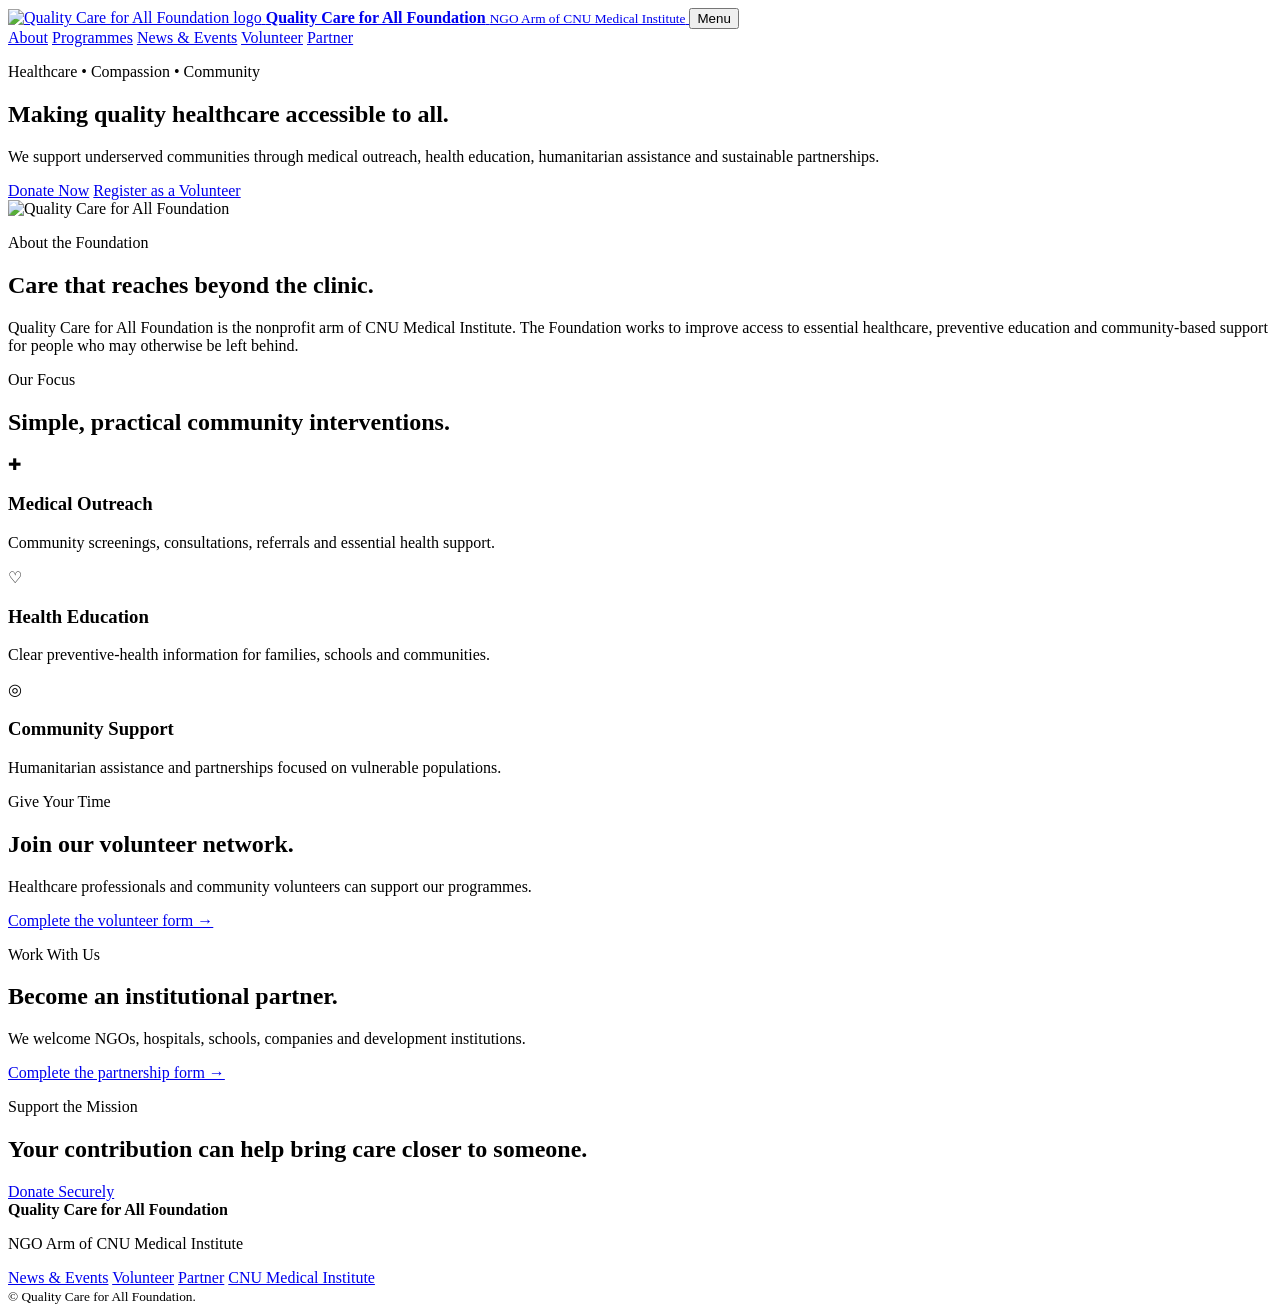
==== index.html @ dac878cc "Add files via upload" ====
<!DOCTYPE html>
<html lang="en">
<head>
  <meta charset="UTF-8">
  <meta name="viewport" content="width=device-width, initial-scale=1.0">
  <meta name="description" content="Quality Care for All Foundation expands access to healthcare, health education and community support.">
  <title>Quality Care for All Foundation</title>
  <link rel="stylesheet" href="assets/css/style.css">
</head>
<body>
  <header class="site-header">
    <div class="container nav-wrap">
      <a class="brand" href="index.html" aria-label="Quality Care for All Foundation home">
        <img src="assets/images/foundation-logo.jpg" alt="Quality Care for All Foundation logo">
        <span>
          <strong>Quality Care for All Foundation</strong>
          <small>NGO Arm of CNU Medical Institute</small>
        </span>
      </a>

      <button class="menu-button" type="button" aria-expanded="false" aria-controls="main-nav">
        Menu
      </button>

      <nav id="main-nav" class="main-nav" aria-label="Main navigation">
        <a href="#about">About</a>
        <a href="#programmes">Programmes</a>
        <a href="news-events.html">News & Events</a>
        <a href="volunteer.html">Volunteer</a>
        <a href="partner.html">Partner</a>
      </nav>
    </div>
  </header>

  <main>
    <section class="hero">
      <div class="container hero-grid">
        <div>
          <p class="eyebrow">Healthcare • Compassion • Community</p>
          <h1>Making quality healthcare accessible to all.</h1>
          <p class="hero-text">
            We support underserved communities through medical outreach,
            health education, humanitarian assistance and sustainable partnerships.
          </p>
          <div class="button-row">
            <a class="button button-primary" href="YOUR_DONATION_LINK_HERE" target="_blank" rel="noopener">Donate Now</a>
            <a class="button button-secondary" href="volunteer.html">Register as a Volunteer</a>
          </div>
        </div>

        <div class="hero-card">
          <img src="assets/images/foundation-logo.jpg" alt="Quality Care for All Foundation">
        </div>
      </div>
    </section>

    <section id="about" class="section">
      <div class="container narrow">
        <p class="eyebrow">About the Foundation</p>
        <h2>Care that reaches beyond the clinic.</h2>
        <p>
          Quality Care for All Foundation is the nonprofit arm of CNU Medical Institute.
          The Foundation works to improve access to essential healthcare, preventive
          education and community-based support for people who may otherwise be left behind.
        </p>
      </div>
    </section>

    <section id="programmes" class="section section-soft">
      <div class="container">
        <div class="section-heading">
          <div>
            <p class="eyebrow">Our Focus</p>
            <h2>Simple, practical community interventions.</h2>
          </div>
        </div>

        <div class="card-grid">
          <article class="info-card">
            <span class="icon" aria-hidden="true">✚</span>
            <h3>Medical Outreach</h3>
            <p>Community screenings, consultations, referrals and essential health support.</p>
          </article>

          <article class="info-card">
            <span class="icon" aria-hidden="true">♡</span>
            <h3>Health Education</h3>
            <p>Clear preventive-health information for families, schools and communities.</p>
          </article>

          <article class="info-card">
            <span class="icon" aria-hidden="true">◎</span>
            <h3>Community Support</h3>
            <p>Humanitarian assistance and partnerships focused on vulnerable populations.</p>
          </article>
        </div>
      </div>
    </section>

    <section class="section">
      <div class="container action-grid">
        <article class="action-card">
          <p class="eyebrow">Give Your Time</p>
          <h2>Join our volunteer network.</h2>
          <p>Healthcare professionals and community volunteers can support our programmes.</p>
          <a class="text-link" href="volunteer.html">Complete the volunteer form →</a>
        </article>

        <article class="action-card">
          <p class="eyebrow">Work With Us</p>
          <h2>Become an institutional partner.</h2>
          <p>We welcome NGOs, hospitals, schools, companies and development institutions.</p>
          <a class="text-link" href="partner.html">Complete the partnership form →</a>
        </article>
      </div>
    </section>

    <section class="cta">
      <div class="container cta-inner">
        <div>
          <p class="eyebrow">Support the Mission</p>
          <h2>Your contribution can help bring care closer to someone.</h2>
        </div>
        <a class="button button-light" href="YOUR_DONATION_LINK_HERE" target="_blank" rel="noopener">Donate Securely</a>
      </div>
    </section>
  </main>

  <footer class="site-footer">
    <div class="container footer-grid">
      <div>
        <strong>Quality Care for All Foundation</strong>
        <p>NGO Arm of CNU Medical Institute</p>
      </div>
      <div class="footer-links">
        <a href="news-events.html">News & Events</a>
        <a href="volunteer.html">Volunteer</a>
        <a href="partner.html">Partner</a>
        <a href="https://www.cnumedical.com/" target="_blank" rel="noopener">CNU Medical Institute</a>
      </div>
    </div>
    <div class="container footer-bottom">
      <small>© <span id="year"></span> Quality Care for All Foundation.</small>
    </div>
  </footer>

  <script src="assets/js/main.js"></script>
</body>
</html>
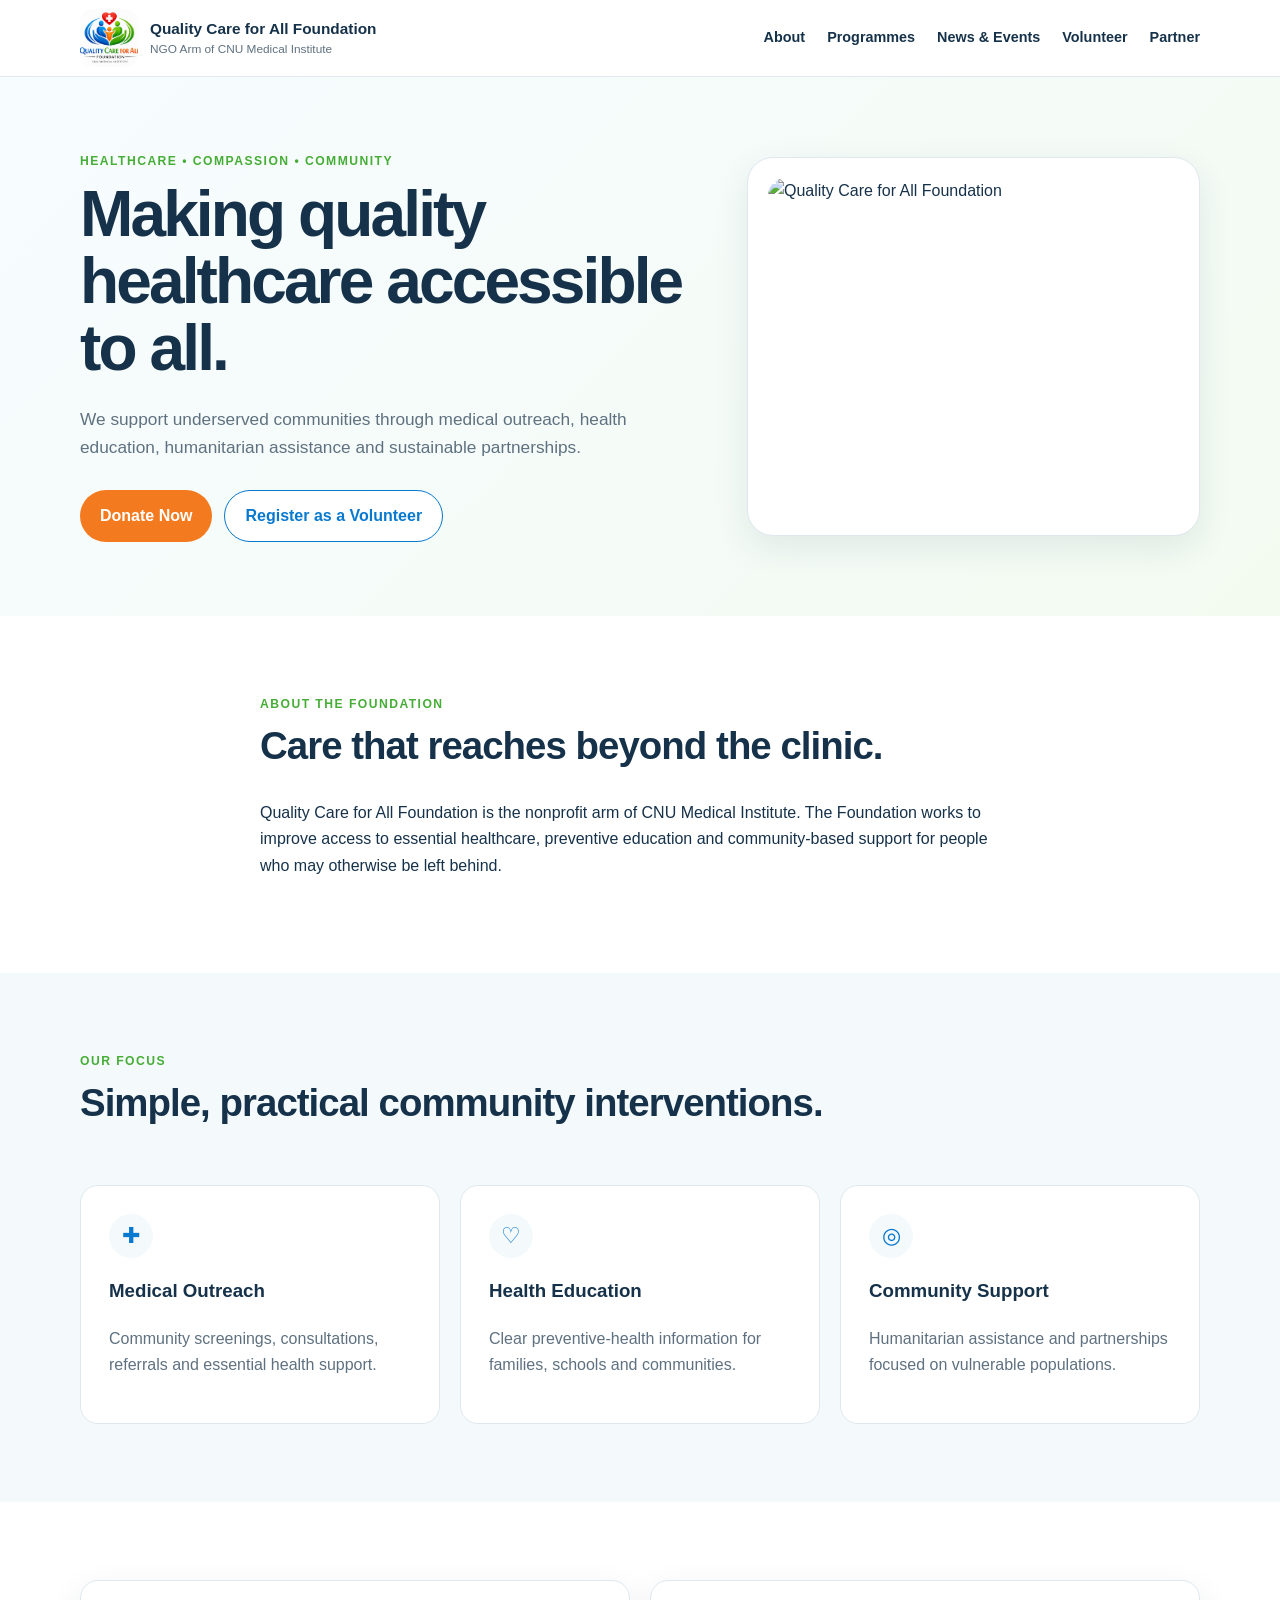
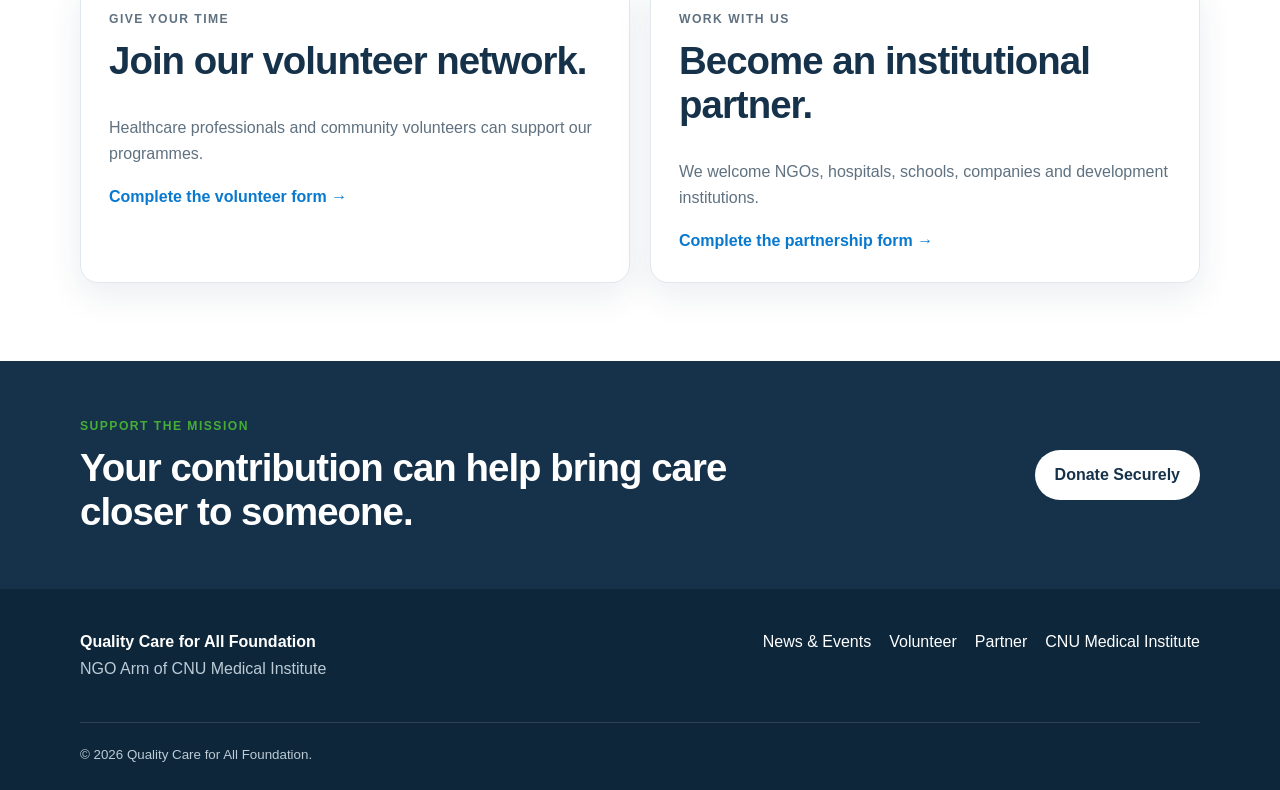
==== commit 6b80e8d3: "Update index.html" ====
--- a/index.html
+++ b/index.html
@@ -11,7 +11,7 @@
   <header class="site-header">
     <div class="container nav-wrap">
       <a class="brand" href="index.html" aria-label="Quality Care for All Foundation home">
-        <img src="assets/images/foundation-logo.jpg" alt="Quality Care for All Foundation logo">
+        <img src="assets/images/foundation-logo.png" alt="Quality Care for All Foundation logo">
         <span>
           <strong>Quality Care for All Foundation</strong>
           <small>NGO Arm of CNU Medical Institute</small>
--- a/assets/css/style.css
+++ b/assets/css/style.css
@@ -0,0 +1,316 @@
+/* Lightweight, dependency-free website styles */
+:root {
+  --blue: #0879cf;
+  --green: #46ad36;
+  --orange: #f47a1f;
+  --ink: #16324a;
+  --muted: #5f7180;
+  --line: #dfe8ee;
+  --soft: #f4f9fb;
+  --white: #ffffff;
+  --radius: 18px;
+  --shadow: 0 12px 35px rgba(22, 50, 74, 0.09);
+}
+
+* { box-sizing: border-box; }
+html { scroll-behavior: smooth; }
+body {
+  margin: 0;
+  color: var(--ink);
+  background: var(--white);
+  font-family: Arial, Helvetica, sans-serif;
+  line-height: 1.65;
+}
+img { max-width: 100%; display: block; }
+a { color: inherit; }
+button, input, select, textarea { font: inherit; }
+
+.container {
+  width: min(1120px, calc(100% - 36px));
+  margin-inline: auto;
+}
+.narrow { max-width: 760px; }
+
+.site-header {
+  position: sticky;
+  top: 0;
+  z-index: 20;
+  background: rgba(255,255,255,.97);
+  border-bottom: 1px solid var(--line);
+}
+.nav-wrap {
+  min-height: 76px;
+  display: flex;
+  align-items: center;
+  justify-content: space-between;
+  gap: 24px;
+}
+.brand {
+  display: flex;
+  align-items: center;
+  gap: 12px;
+  text-decoration: none;
+  min-width: 0;
+}
+.brand img {
+  width: 58px;
+  height: 58px;
+  object-fit: cover;
+  border-radius: 12px;
+}
+.brand span { display: grid; line-height: 1.25; }
+.brand strong { font-size: .96rem; }
+.brand small { color: var(--muted); font-size: .74rem; margin-top: 4px; }
+
+.main-nav {
+  display: flex;
+  align-items: center;
+  gap: 22px;
+}
+.main-nav a, .back-link {
+  text-decoration: none;
+  font-weight: 700;
+  font-size: .9rem;
+}
+.main-nav a:hover, .back-link:hover, .text-link:hover { color: var(--blue); }
+
+.menu-button {
+  display: none;
+  border: 1px solid var(--line);
+  background: var(--white);
+  border-radius: 10px;
+  padding: 9px 12px;
+  font-weight: 700;
+}
+
+.hero {
+  padding: 74px 0;
+  background: linear-gradient(135deg, #f7fcff 0%, #f3fbf1 100%);
+}
+.hero-grid {
+  display: grid;
+  grid-template-columns: 1.15fr .85fr;
+  align-items: center;
+  gap: 54px;
+}
+.eyebrow {
+  color: var(--green);
+  font-weight: 800;
+  text-transform: uppercase;
+  letter-spacing: .12em;
+  font-size: .76rem;
+  margin: 0 0 10px;
+}
+h1, h2, h3, p { margin-top: 0; }
+h1 {
+  font-size: clamp(2.35rem, 5vw, 4.8rem);
+  line-height: 1.05;
+  letter-spacing: -.045em;
+  margin-bottom: 22px;
+}
+h2 {
+  font-size: clamp(1.65rem, 3vw, 2.65rem);
+  line-height: 1.15;
+  letter-spacing: -.025em;
+}
+.hero-text {
+  color: var(--muted);
+  max-width: 680px;
+  font-size: 1.08rem;
+}
+.hero-card {
+  background: var(--white);
+  padding: 20px;
+  border: 1px solid var(--line);
+  border-radius: 26px;
+  box-shadow: var(--shadow);
+}
+.hero-card img {
+  width: 100%;
+  aspect-ratio: 1 / .82;
+  object-fit: cover;
+  border-radius: 18px;
+}
+
+.button-row {
+  display: flex;
+  flex-wrap: wrap;
+  gap: 12px;
+  margin-top: 28px;
+}
+.button {
+  display: inline-flex;
+  justify-content: center;
+  align-items: center;
+  min-height: 48px;
+  padding: 12px 20px;
+  border: 0;
+  border-radius: 999px;
+  font-weight: 800;
+  text-decoration: none;
+  cursor: pointer;
+}
+.button-primary { background: var(--orange); color: var(--white); }
+.button-primary:hover { filter: brightness(.93); }
+.button-secondary { border: 1px solid var(--blue); color: var(--blue); background: var(--white); }
+.button-light { background: var(--white); color: var(--ink); }
+
+.section { padding: 78px 0; }
+.section-soft { background: var(--soft); }
+.section-heading { display: flex; justify-content: space-between; margin-bottom: 28px; }
+
+.card-grid, .action-grid, .social-grid {
+  display: grid;
+  grid-template-columns: repeat(3, 1fr);
+  gap: 20px;
+}
+.info-card, .action-card, .social-card {
+  border: 1px solid var(--line);
+  border-radius: var(--radius);
+  background: var(--white);
+  padding: 28px;
+}
+.info-card .icon {
+  display: inline-grid;
+  place-items: center;
+  width: 44px;
+  height: 44px;
+  border-radius: 50%;
+  background: var(--soft);
+  color: var(--blue);
+  font-size: 1.4rem;
+  margin-bottom: 18px;
+}
+.info-card p, .action-card p, .social-card p, .form-intro p, .page-hero p {
+  color: var(--muted);
+}
+.action-grid { grid-template-columns: repeat(2, 1fr); }
+.action-card { box-shadow: var(--shadow); }
+.text-link { color: var(--blue); font-weight: 800; text-decoration: none; }
+
+.cta {
+  padding: 55px 0;
+  background: var(--ink);
+  color: var(--white);
+}
+.cta-inner {
+  display: flex;
+  align-items: center;
+  justify-content: space-between;
+  gap: 30px;
+}
+.cta h2 { margin-bottom: 0; max-width: 720px; }
+
+.site-footer {
+  padding: 40px 0 22px;
+  background: #0d263a;
+  color: var(--white);
+}
+.footer-grid {
+  display: flex;
+  justify-content: space-between;
+  gap: 30px;
+}
+.footer-grid p { color: #bccbd6; }
+.footer-links { display: flex; flex-wrap: wrap; gap: 18px; }
+.footer-links a { text-decoration: none; }
+.footer-bottom {
+  border-top: 1px solid rgba(255,255,255,.13);
+  margin-top: 24px;
+  padding-top: 18px;
+  color: #bccbd6;
+}
+
+.form-page { padding: 64px 0 90px; background: var(--soft); min-height: calc(100vh - 76px); }
+.form-layout {
+  display: grid;
+  grid-template-columns: .75fr 1.25fr;
+  gap: 50px;
+  align-items: start;
+}
+.form-intro { position: sticky; top: 116px; }
+.application-form {
+  background: var(--white);
+  border: 1px solid var(--line);
+  border-radius: 22px;
+  padding: 30px;
+  box-shadow: var(--shadow);
+}
+.application-form label {
+  display: grid;
+  gap: 7px;
+  margin-bottom: 18px;
+  font-weight: 700;
+}
+.application-form input,
+.application-form select,
+.application-form textarea {
+  width: 100%;
+  border: 1px solid #cbd8e1;
+  border-radius: 10px;
+  padding: 12px 13px;
+  color: var(--ink);
+  background: var(--white);
+}
+.application-form input:focus,
+.application-form select:focus,
+.application-form textarea:focus {
+  outline: 3px solid rgba(8,121,207,.12);
+  border-color: var(--blue);
+}
+.two-column { display: grid; grid-template-columns: 1fr 1fr; gap: 16px; }
+.check-label { grid-template-columns: auto 1fr !important; align-items: start; font-weight: 400 !important; }
+.check-label input { width: auto; margin-top: 5px; }
+.form-note { color: var(--muted); font-size: .82rem; margin-top: 16px; }
+
+.page-hero { padding: 74px 0 45px; background: var(--soft); }
+.social-grid { padding-top: 15px; }
+.social-card {
+  text-decoration: none;
+  transition: transform .2s ease, box-shadow .2s ease;
+}
+.social-card:hover { transform: translateY(-4px); box-shadow: var(--shadow); }
+.social-name {
+  color: var(--orange);
+  font-weight: 800;
+  text-transform: uppercase;
+  letter-spacing: .08em;
+  font-size: .76rem;
+}
+
+@media (max-width: 840px) {
+  .menu-button { display: inline-block; }
+  .main-nav {
+    display: none;
+    position: absolute;
+    top: 76px;
+    left: 18px;
+    right: 18px;
+    background: var(--white);
+    border: 1px solid var(--line);
+    border-radius: 14px;
+    box-shadow: var(--shadow);
+    padding: 16px;
+    flex-direction: column;
+    align-items: stretch;
+  }
+  .main-nav.open { display: flex; }
+  .hero-grid, .form-layout { grid-template-columns: 1fr; }
+  .form-intro { position: static; }
+  .hero { padding: 55px 0; }
+  .card-grid, .social-grid { grid-template-columns: 1fr; }
+  .action-grid { grid-template-columns: 1fr; }
+  .cta-inner, .footer-grid { align-items: flex-start; flex-direction: column; }
+}
+
+@media (max-width: 560px) {
+  .brand strong { font-size: .8rem; }
+  .brand small { font-size: .66rem; }
+  .brand img { width: 50px; height: 50px; }
+  .nav-wrap { min-height: 68px; }
+  .main-nav { top: 68px; }
+  .two-column { grid-template-columns: 1fr; gap: 0; }
+  .application-form { padding: 22px; }
+  .button-row .button { width: 100%; }
+  .section { padding: 58px 0; }
+}
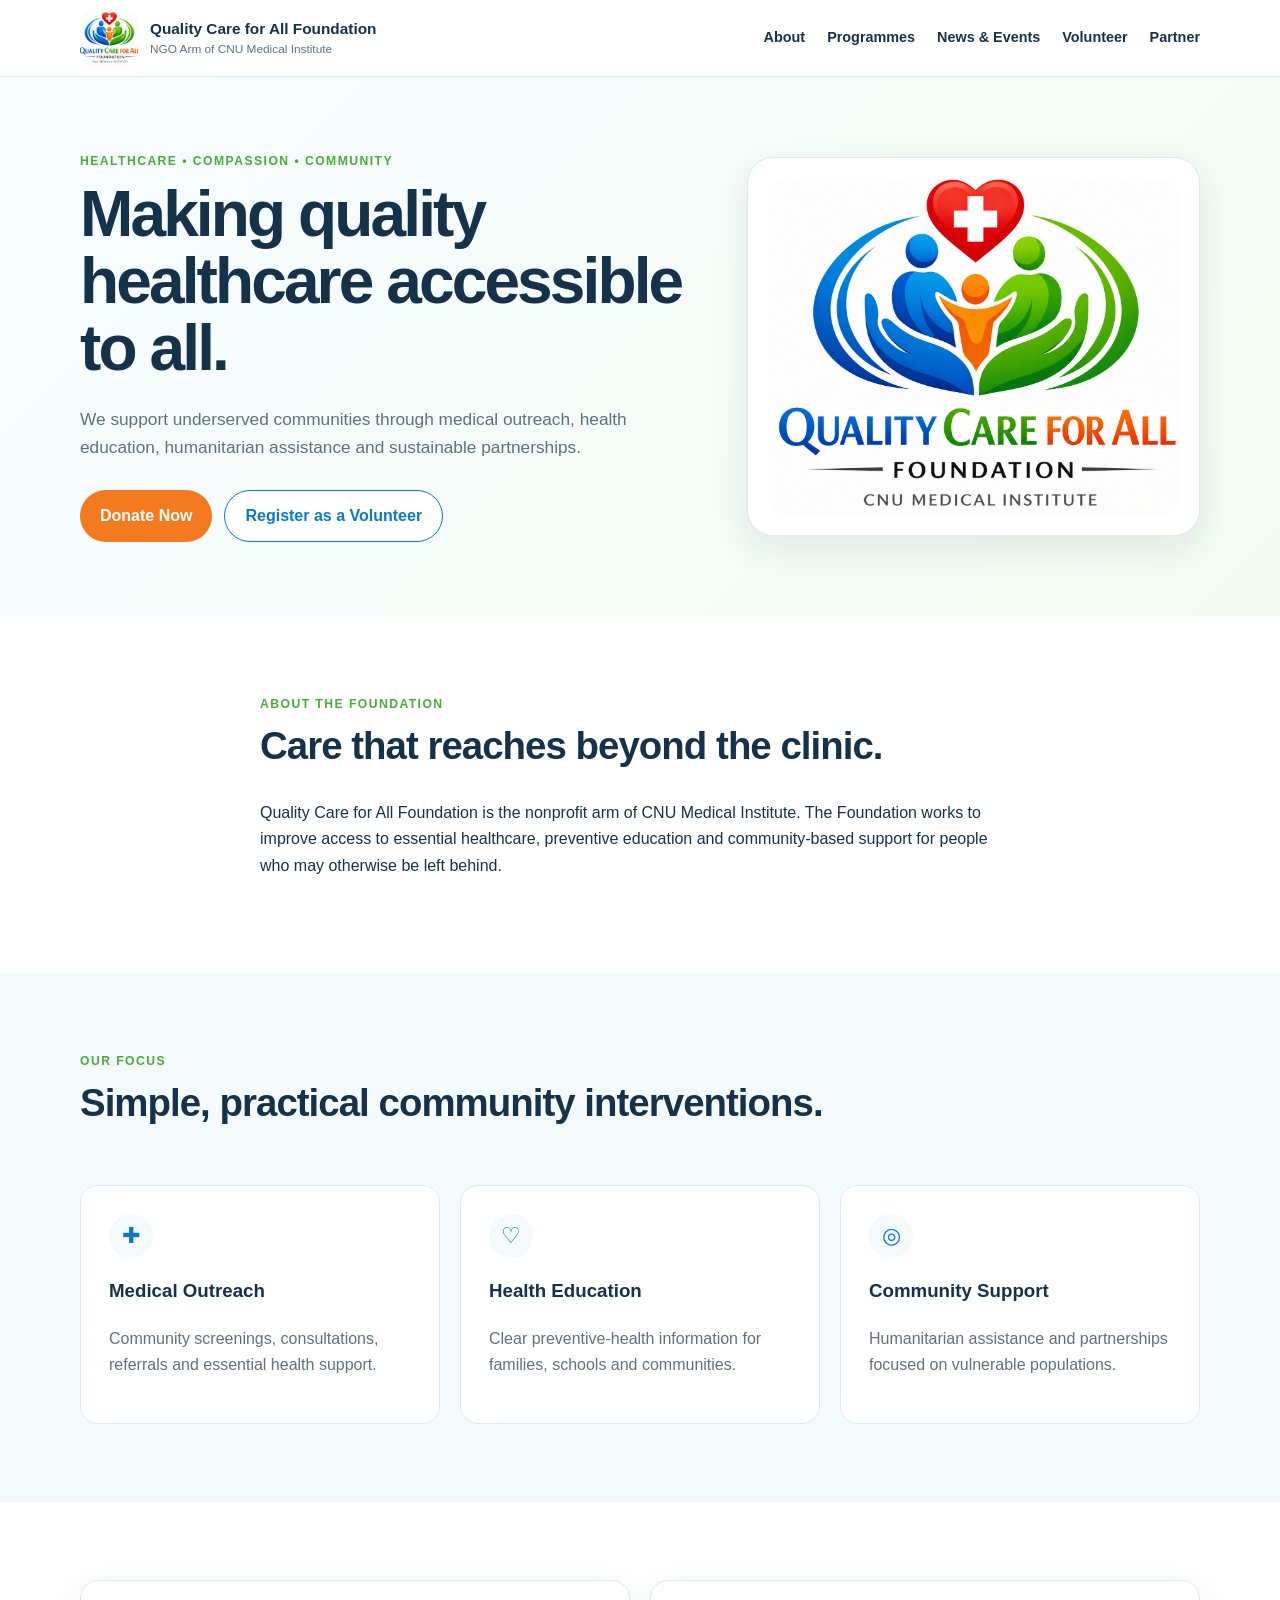
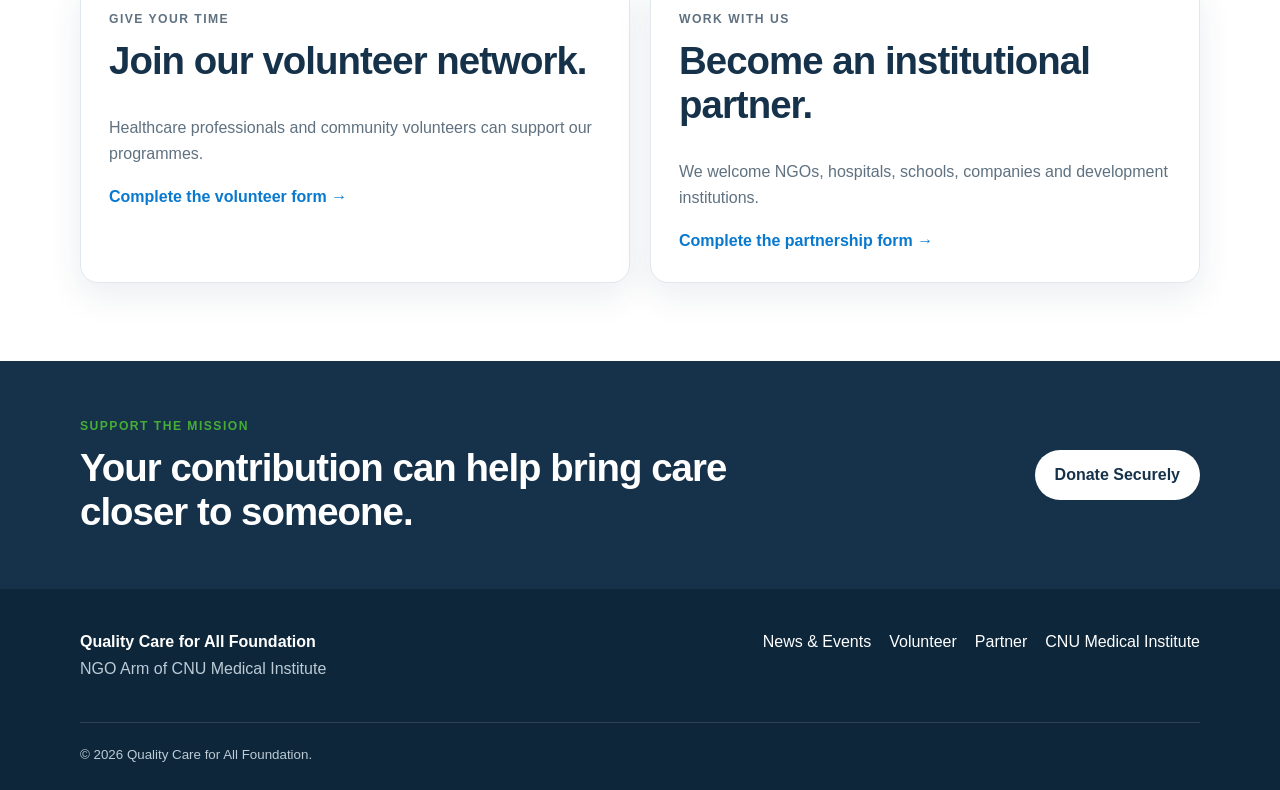
==== commit 5d077690: "Update index.html" ====
--- a/index.html
+++ b/index.html
@@ -49,7 +49,7 @@
         </div>
 
         <div class="hero-card">
-          <img src="assets/images/foundation-logo.jpg" alt="Quality Care for All Foundation">
+          <img src="assets/images/foundation-logo.png" alt="Quality Care for All Foundation">
         </div>
       </div>
     </section>
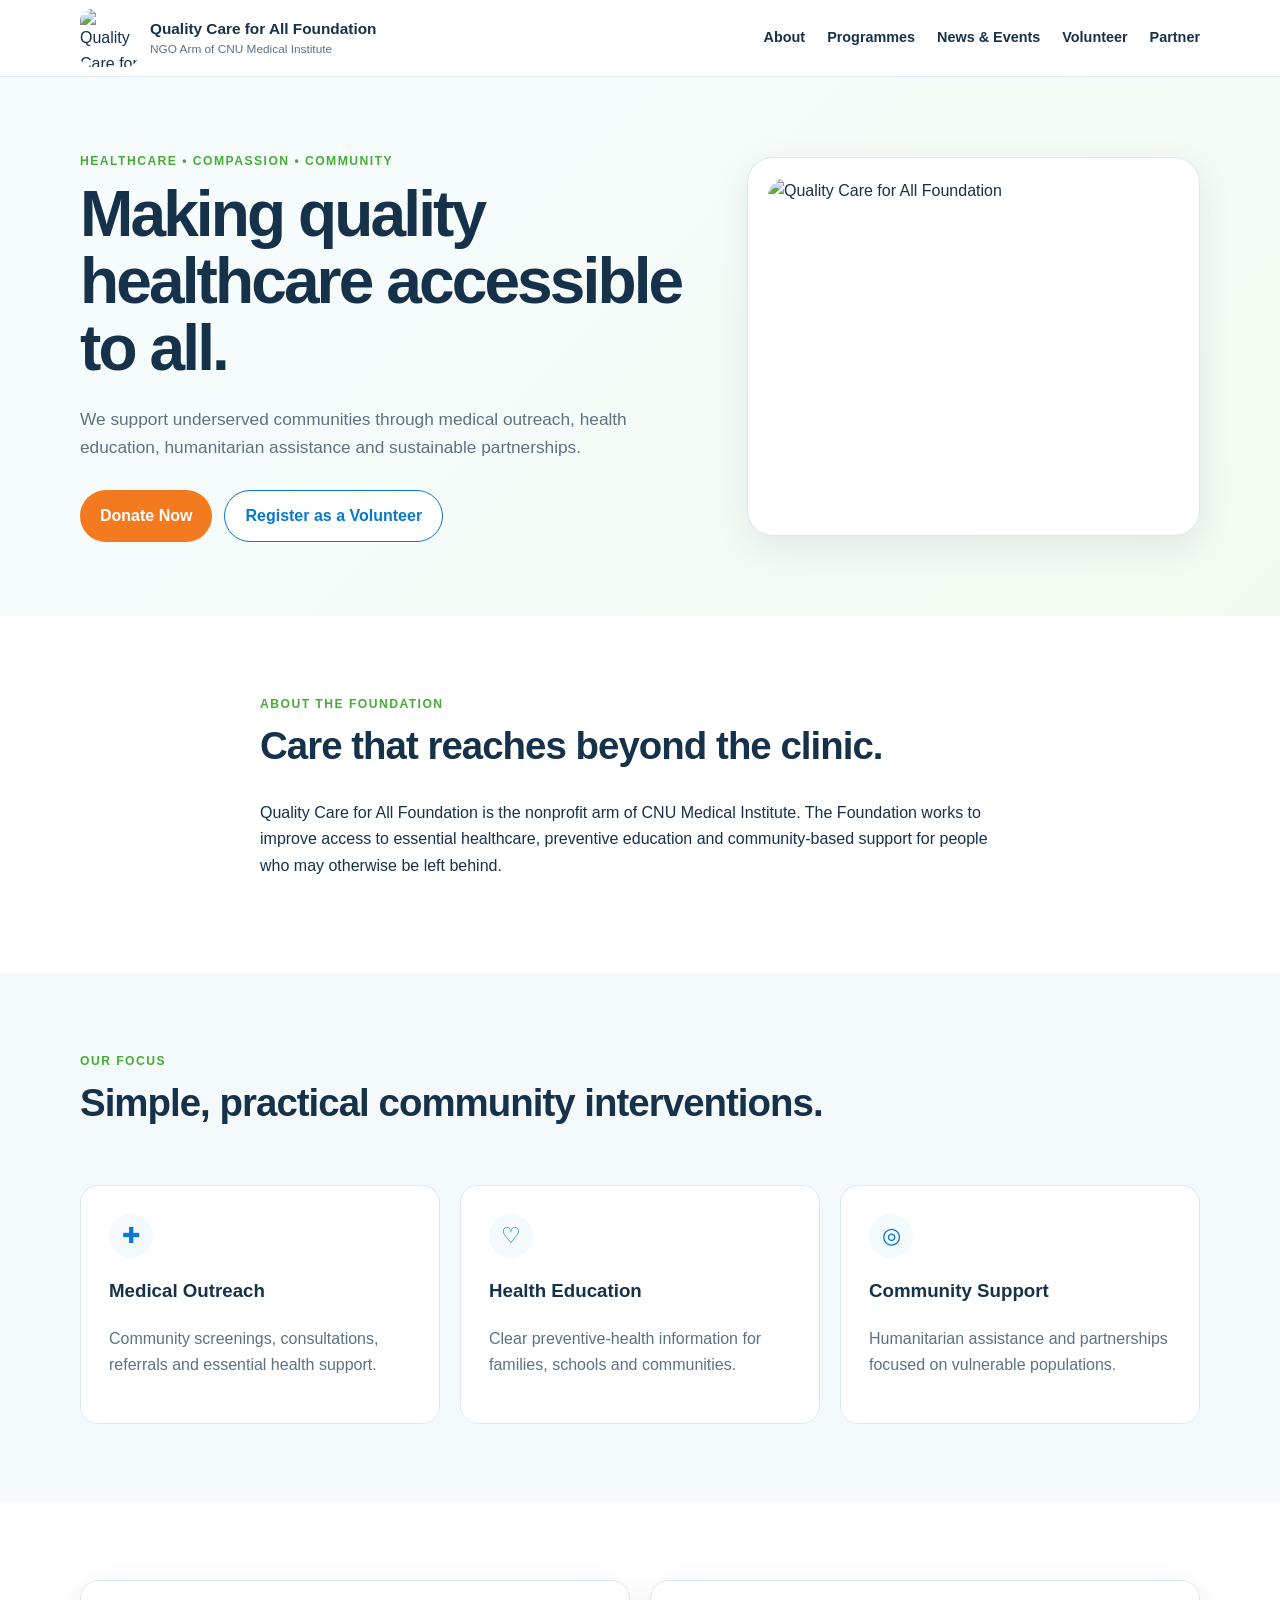
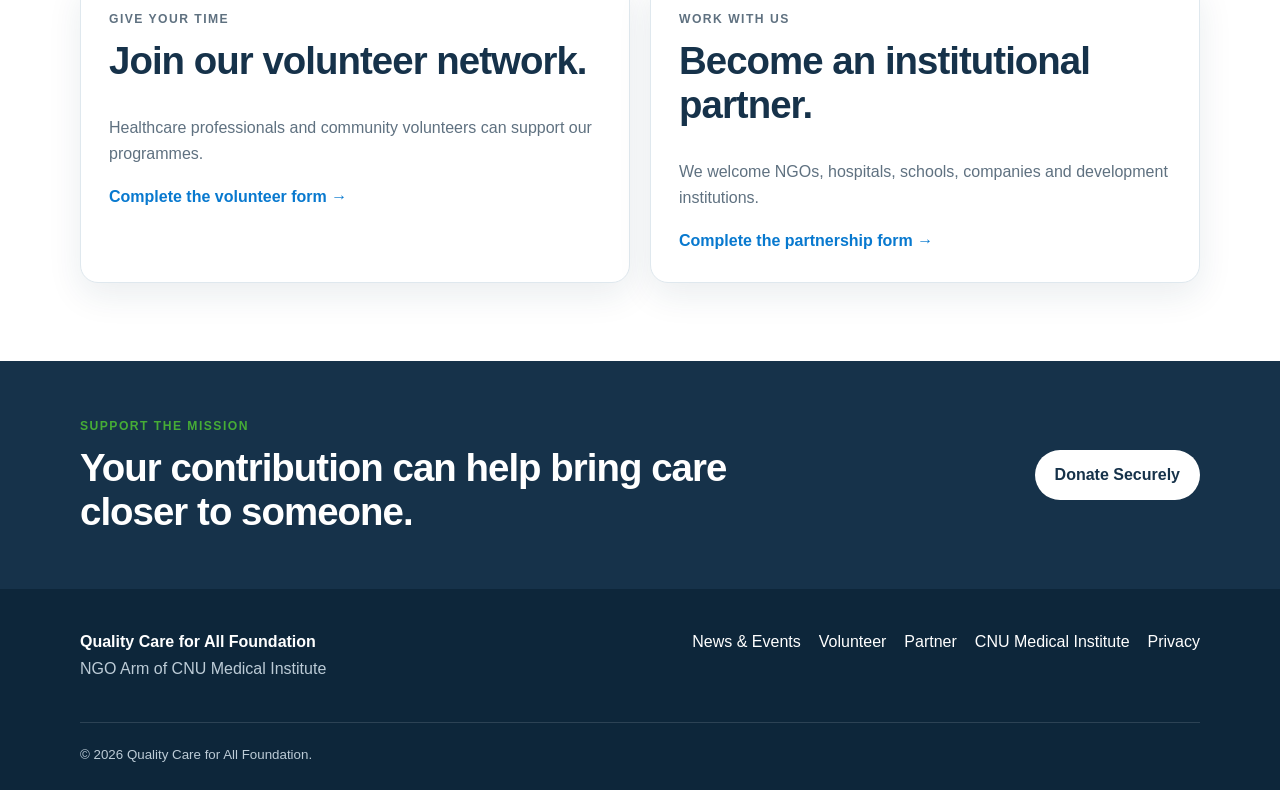
==== commit ed8d536c: "Add files via upload" ====
--- a/index.html
+++ b/index.html
@@ -11,7 +11,7 @@
   <header class="site-header">
     <div class="container nav-wrap">
       <a class="brand" href="index.html" aria-label="Quality Care for All Foundation home">
-        <img src="assets/images/foundation-logo.png" alt="Quality Care for All Foundation logo">
+        <img src="assets/images/quality-care-logo.png" alt="Quality Care for All Foundation logo">
         <span>
           <strong>Quality Care for All Foundation</strong>
           <small>NGO Arm of CNU Medical Institute</small>
@@ -49,7 +49,7 @@
         </div>
 
         <div class="hero-card">
-          <img src="assets/images/foundation-logo.png" alt="Quality Care for All Foundation">
+          <img src="assets/images/quality-care-logo.png" alt="Quality Care for All Foundation">
         </div>
       </div>
     </section>
@@ -137,6 +137,7 @@
         <a href="volunteer.html">Volunteer</a>
         <a href="partner.html">Partner</a>
         <a href="https://www.cnumedical.com/" target="_blank" rel="noopener">CNU Medical Institute</a>
+        <a href="privacy.html">Privacy</a>
       </div>
     </div>
     <div class="container footer-bottom">
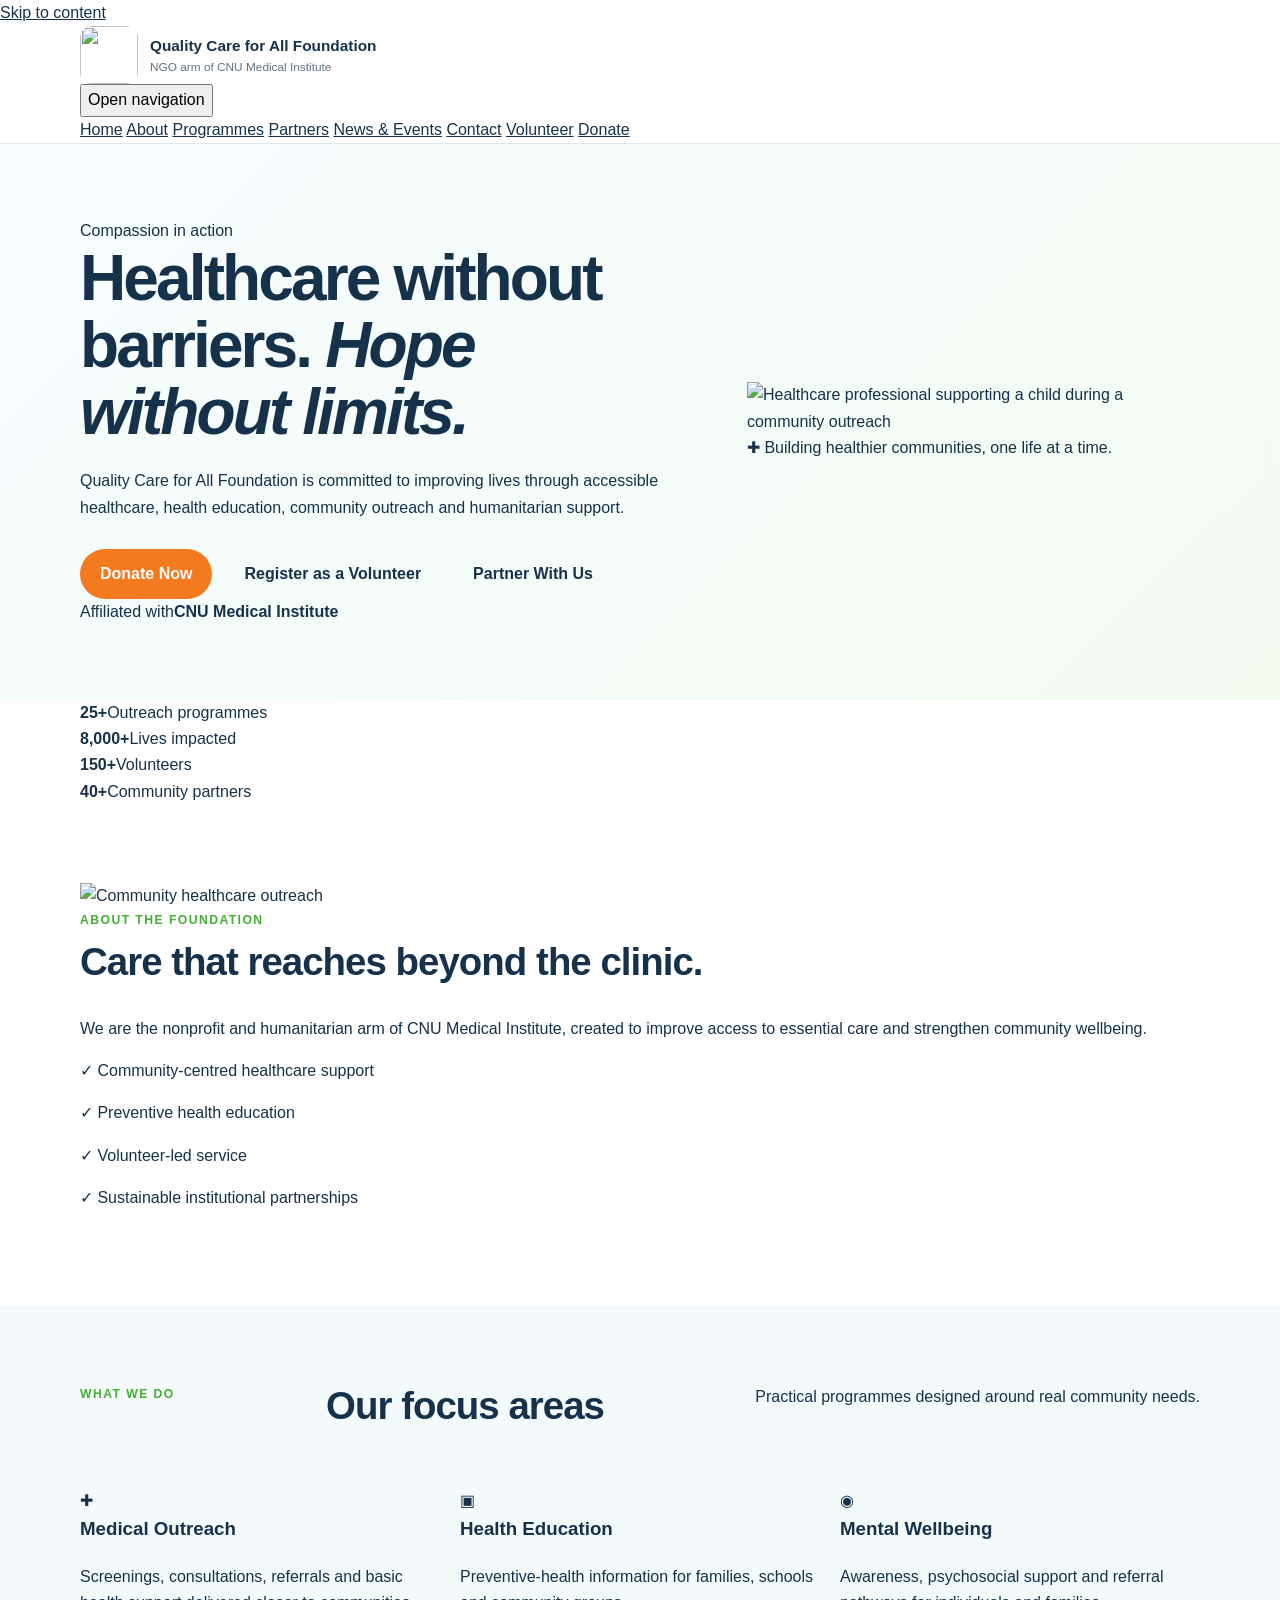
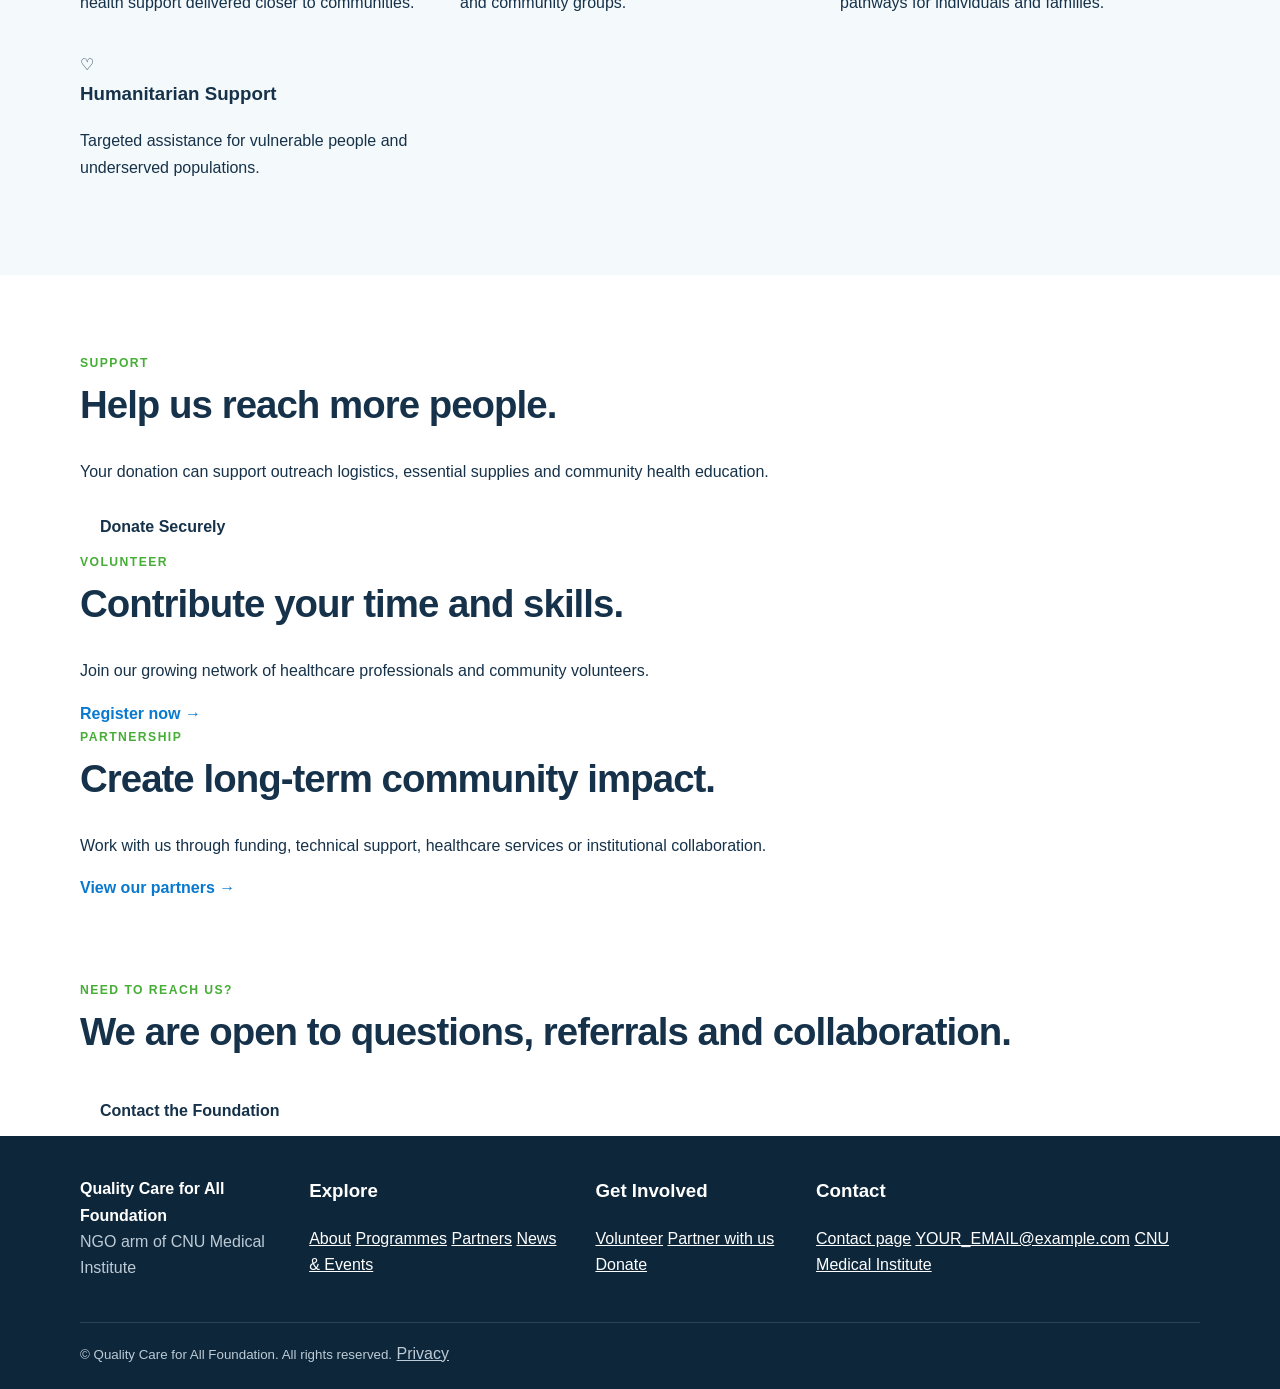
==== commit 54acf7f0: "Add files via upload" ====
--- a/index.html
+++ b/index.html
@@ -1,150 +1,170 @@
-<!DOCTYPE html>
+<!doctype html>
 <html lang="en">
 <head>
-  <meta charset="UTF-8">
-  <meta name="viewport" content="width=device-width, initial-scale=1.0">
-  <meta name="description" content="Quality Care for All Foundation expands access to healthcare, health education and community support.">
+  <meta charset="utf-8">
+  <meta name="viewport" content="width=device-width, initial-scale=1">
+  <meta name="description" content="Accessible healthcare, outreach, education and humanitarian support.">
+  <meta name="theme-color" content="#0879cf">
   <title>Quality Care for All Foundation</title>
+  <link rel="icon" href="assets/images/logo.webp">
   <link rel="stylesheet" href="assets/css/style.css">
 </head>
 <body>
-  <header class="site-header">
-    <div class="container nav-wrap">
-      <a class="brand" href="index.html" aria-label="Quality Care for All Foundation home">
-        <img src="assets/images/quality-care-logo.png" alt="Quality Care for All Foundation logo">
-        <span>
-          <strong>Quality Care for All Foundation</strong>
-          <small>NGO Arm of CNU Medical Institute</small>
-        </span>
-      </a>
+<a class="skip-link" href="#main">Skip to content</a>
 
-      <button class="menu-button" type="button" aria-expanded="false" aria-controls="main-nav">
-        Menu
-      </button>
+<header class="site-header">
+  <div class="container nav">
+    <a class="brand" href="index.html" aria-label="Quality Care for All Foundation home">
+      <img src="assets/images/logo.webp" alt="">
+      <span>
+        <strong>Quality Care for All Foundation</strong>
+        <small>NGO arm of CNU Medical Institute</small>
+      </span>
+    </a>
+    <button class="menu-toggle" type="button" aria-expanded="false" aria-controls="site-menu">
+      <span class="sr-only">Open navigation</span><span></span><span></span><span></span>
+    </button>
+    <nav id="site-menu" class="site-menu" aria-label="Primary navigation">
+      <a href="index.html">Home</a>
+      <a href="index.html#about">About</a>
+      <a href="index.html#programmes">Programmes</a>
+      <a href="partner.html">Partners</a>
+      <a href="news-events.html">News & Events</a>
+      <a href="contact.html">Contact</a>
+      <a class="nav-volunteer" href="volunteer.html">Volunteer</a>
+      <a class="nav-donate" href="YOUR_DONATION_LINK_HERE" target="_blank" rel="noopener">Donate</a>
+    </nav>
+  </div>
+</header>
 
-      <nav id="main-nav" class="main-nav" aria-label="Main navigation">
-        <a href="#about">About</a>
-        <a href="#programmes">Programmes</a>
-        <a href="news-events.html">News & Events</a>
-        <a href="volunteer.html">Volunteer</a>
-        <a href="partner.html">Partner</a>
-      </nav>
+<main id="main">
+<section class="hero">
+  <div class="container hero-grid">
+    <div class="hero-copy">
+      <span class="pill">Compassion in action</span>
+      <h1>Healthcare without barriers. <em>Hope without limits.</em></h1>
+      <p class="lead">Quality Care for All Foundation is committed to improving lives through accessible healthcare, health education, community outreach and humanitarian support.</p>
+      <div class="button-row">
+        <a class="button button-primary" href="YOUR_DONATION_LINK_HERE" target="_blank" rel="noopener">Donate Now</a>
+        <a class="button button-blue" href="volunteer.html">Register as a Volunteer</a>
+        <a class="button button-outline" href="partner.html#application">Partner With Us</a>
+      </div>
+      <div class="affiliation"><span>Affiliated with</span><strong>CNU Medical Institute</strong></div>
     </div>
-  </header>
+    <div class="hero-media">
+      <img src="assets/images/hero-outreach.webp" alt="Healthcare professional supporting a child during a community outreach">
+      <div class="floating-note"><span>✚</span> Building healthier communities, one life at a time.</div>
+    </div>
+  </div>
+</section>
 
-  <main>
-    <section class="hero">
-      <div class="container hero-grid">
-        <div>
-          <p class="eyebrow">Healthcare • Compassion • Community</p>
-          <h1>Making quality healthcare accessible to all.</h1>
-          <p class="hero-text">
-            We support underserved communities through medical outreach,
-            health education, humanitarian assistance and sustainable partnerships.
-          </p>
-          <div class="button-row">
-            <a class="button button-primary" href="YOUR_DONATION_LINK_HERE" target="_blank" rel="noopener">Donate Now</a>
-            <a class="button button-secondary" href="volunteer.html">Register as a Volunteer</a>
-          </div>
-        </div>
+<section class="stats-section" aria-label="Foundation impact summary">
+  <div class="container stats-grid">
+    <div><strong>25+</strong><span>Outreach programmes</span></div>
+    <div><strong>8,000+</strong><span>Lives impacted</span></div>
+    <div><strong>150+</strong><span>Volunteers</span></div>
+    <div><strong>40+</strong><span>Community partners</span></div>
+  </div>
+</section>
 
-        <div class="hero-card">
-          <img src="assets/images/quality-care-logo.png" alt="Quality Care for All Foundation">
-        </div>
+<section id="about" class="section">
+  <div class="container about-grid">
+    <div class="image-card">
+      <img src="assets/images/community-care.webp" alt="Community healthcare outreach">
+    </div>
+    <div>
+      <p class="eyebrow">About the Foundation</p>
+      <h2>Care that reaches beyond the clinic.</h2>
+      <p class="lead-sm">We are the nonprofit and humanitarian arm of CNU Medical Institute, created to improve access to essential care and strengthen community wellbeing.</p>
+      <div class="check-list">
+        <p><span>✓</span> Community-centred healthcare support</p>
+        <p><span>✓</span> Preventive health education</p>
+        <p><span>✓</span> Volunteer-led service</p>
+        <p><span>✓</span> Sustainable institutional partnerships</p>
       </div>
-    </section>
+    </div>
+  </div>
+</section>
 
-    <section id="about" class="section">
-      <div class="container narrow">
-        <p class="eyebrow">About the Foundation</p>
-        <h2>Care that reaches beyond the clinic.</h2>
-        <p>
-          Quality Care for All Foundation is the nonprofit arm of CNU Medical Institute.
-          The Foundation works to improve access to essential healthcare, preventive
-          education and community-based support for people who may otherwise be left behind.
-        </p>
-      </div>
-    </section>
+<section id="programmes" class="section section-soft">
+  <div class="container">
+    <header class="section-heading centered">
+      <p class="eyebrow">What We Do</p>
+      <h2>Our focus areas</h2>
+      <p>Practical programmes designed around real community needs.</p>
+    </header>
+    <div class="card-grid four">
+      <article class="focus-card blue"><span>✚</span><h3>Medical Outreach</h3><p>Screenings, consultations, referrals and basic health support delivered closer to communities.</p></article>
+      <article class="focus-card green"><span>▣</span><h3>Health Education</h3><p>Preventive-health information for families, schools and community groups.</p></article>
+      <article class="focus-card orange"><span>◉</span><h3>Mental Wellbeing</h3><p>Awareness, psychosocial support and referral pathways for individuals and families.</p></article>
+      <article class="focus-card purple"><span>♡</span><h3>Humanitarian Support</h3><p>Targeted assistance for vulnerable people and underserved populations.</p></article>
+    </div>
+  </div>
+</section>
 
-    <section id="programmes" class="section section-soft">
-      <div class="container">
-        <div class="section-heading">
-          <div>
-            <p class="eyebrow">Our Focus</p>
-            <h2>Simple, practical community interventions.</h2>
-          </div>
-        </div>
+<section class="section">
+  <div class="container involvement-grid">
+    <article class="involvement-card donate-card">
+      <p class="eyebrow light">Support</p><h2>Help us reach more people.</h2>
+      <p>Your donation can support outreach logistics, essential supplies and community health education.</p>
+      <a class="button button-white" href="YOUR_DONATION_LINK_HERE" target="_blank" rel="noopener">Donate Securely</a>
+    </article>
+    <article class="involvement-card">
+      <p class="eyebrow">Volunteer</p><h2>Contribute your time and skills.</h2>
+      <p>Join our growing network of healthcare professionals and community volunteers.</p>
+      <a class="text-link" href="volunteer.html">Register now →</a>
+    </article>
+    <article class="involvement-card">
+      <p class="eyebrow">Partnership</p><h2>Create long-term community impact.</h2>
+      <p>Work with us through funding, technical support, healthcare services or institutional collaboration.</p>
+      <a class="text-link" href="partner.html">View our partners →</a>
+    </article>
+  </div>
+</section>
 
-        <div class="card-grid">
-          <article class="info-card">
-            <span class="icon" aria-hidden="true">✚</span>
-            <h3>Medical Outreach</h3>
-            <p>Community screenings, consultations, referrals and essential health support.</p>
-          </article>
+<section class="contact-strip">
+  <div class="container contact-strip-inner">
+    <div><p class="eyebrow">Need to reach us?</p><h2>We are open to questions, referrals and collaboration.</h2></div>
+    <a class="button button-dark" href="contact.html">Contact the Foundation</a>
+  </div>
+</section>
+</main>
 
-          <article class="info-card">
-            <span class="icon" aria-hidden="true">♡</span>
-            <h3>Health Education</h3>
-            <p>Clear preventive-health information for families, schools and communities.</p>
-          </article>
-
-          <article class="info-card">
-            <span class="icon" aria-hidden="true">◎</span>
-            <h3>Community Support</h3>
-            <p>Humanitarian assistance and partnerships focused on vulnerable populations.</p>
-          </article>
-        </div>
-      </div>
-    </section>
-
-    <section class="section">
-      <div class="container action-grid">
-        <article class="action-card">
-          <p class="eyebrow">Give Your Time</p>
-          <h2>Join our volunteer network.</h2>
-          <p>Healthcare professionals and community volunteers can support our programmes.</p>
-          <a class="text-link" href="volunteer.html">Complete the volunteer form →</a>
-        </article>
-
-        <article class="action-card">
-          <p class="eyebrow">Work With Us</p>
-          <h2>Become an institutional partner.</h2>
-          <p>We welcome NGOs, hospitals, schools, companies and development institutions.</p>
-          <a class="text-link" href="partner.html">Complete the partnership form →</a>
-        </article>
-      </div>
-    </section>
-
-    <section class="cta">
-      <div class="container cta-inner">
-        <div>
-          <p class="eyebrow">Support the Mission</p>
-          <h2>Your contribution can help bring care closer to someone.</h2>
-        </div>
-        <a class="button button-light" href="YOUR_DONATION_LINK_HERE" target="_blank" rel="noopener">Donate Securely</a>
-      </div>
-    </section>
-  </main>
-
-  <footer class="site-footer">
-    <div class="container footer-grid">
+<footer class="site-footer">
+  <div class="container footer-grid">
+    <div class="footer-brand">
+      <img src="assets/images/logo.webp" alt="">
       <div>
         <strong>Quality Care for All Foundation</strong>
-        <p>NGO Arm of CNU Medical Institute</p>
-      </div>
-      <div class="footer-links">
-        <a href="news-events.html">News & Events</a>
-        <a href="volunteer.html">Volunteer</a>
-        <a href="partner.html">Partner</a>
-        <a href="https://www.cnumedical.com/" target="_blank" rel="noopener">CNU Medical Institute</a>
-        <a href="privacy.html">Privacy</a>
+        <p>NGO arm of CNU Medical Institute</p>
       </div>
     </div>
-    <div class="container footer-bottom">
-      <small>© <span id="year"></span> Quality Care for All Foundation.</small>
+    <div>
+      <h3>Explore</h3>
+      <a href="index.html#about">About</a>
+      <a href="index.html#programmes">Programmes</a>
+      <a href="partner.html">Partners</a>
+      <a href="news-events.html">News & Events</a>
     </div>
-  </footer>
+    <div>
+      <h3>Get Involved</h3>
+      <a href="volunteer.html">Volunteer</a>
+      <a href="partner.html#application">Partner with us</a>
+      <a href="YOUR_DONATION_LINK_HERE" target="_blank" rel="noopener">Donate</a>
+    </div>
+    <div>
+      <h3>Contact</h3>
+      <a href="contact.html">Contact page</a>
+      <a href="mailto:YOUR_EMAIL@example.com">YOUR_EMAIL@example.com</a>
+      <a href="https://www.cnumedical.com/" target="_blank" rel="noopener">CNU Medical Institute</a>
+    </div>
+  </div>
+  <div class="container footer-bottom">
+    <small>© <span data-year></span> Quality Care for All Foundation. All rights reserved.</small>
+    <a href="privacy.html">Privacy</a>
+  </div>
+</footer>
+<script src="assets/js/main.js"></script>
 
-  <script src="assets/js/main.js"></script>
 </body>
-</html>
+</html>
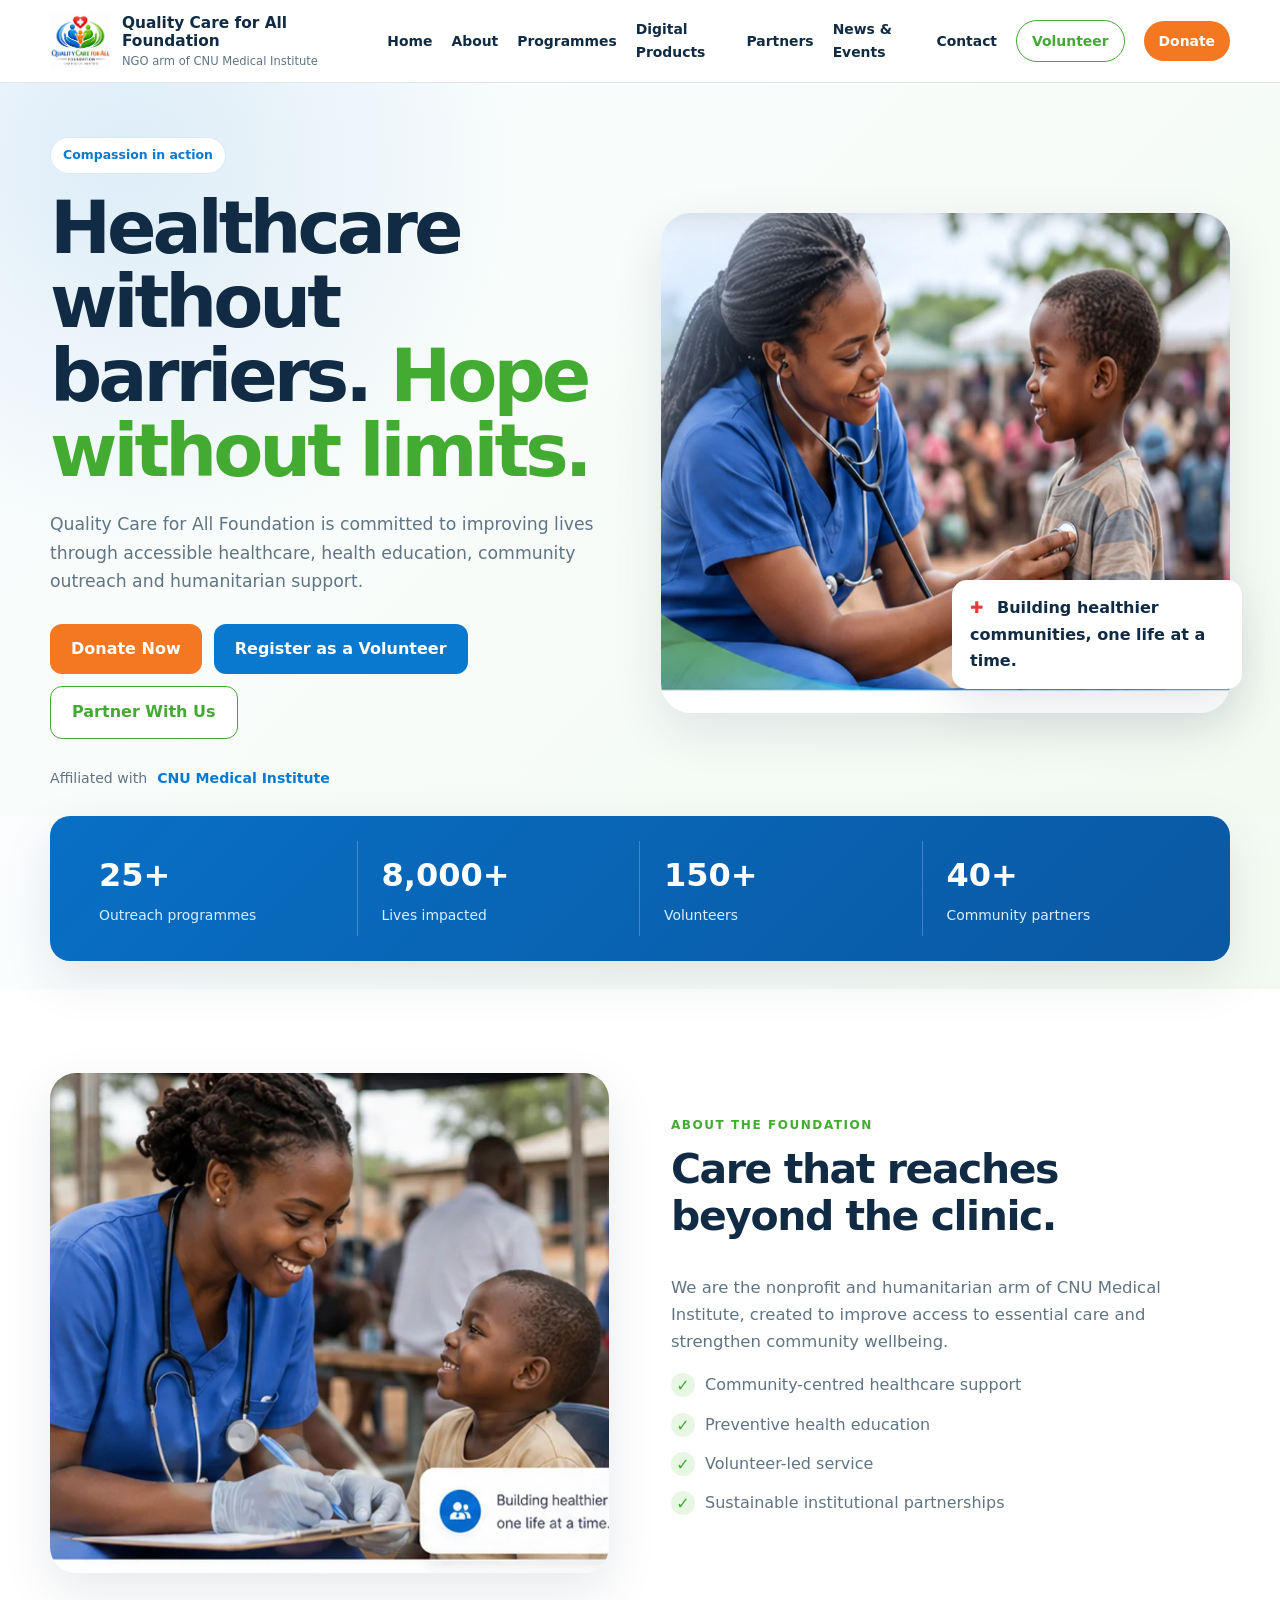
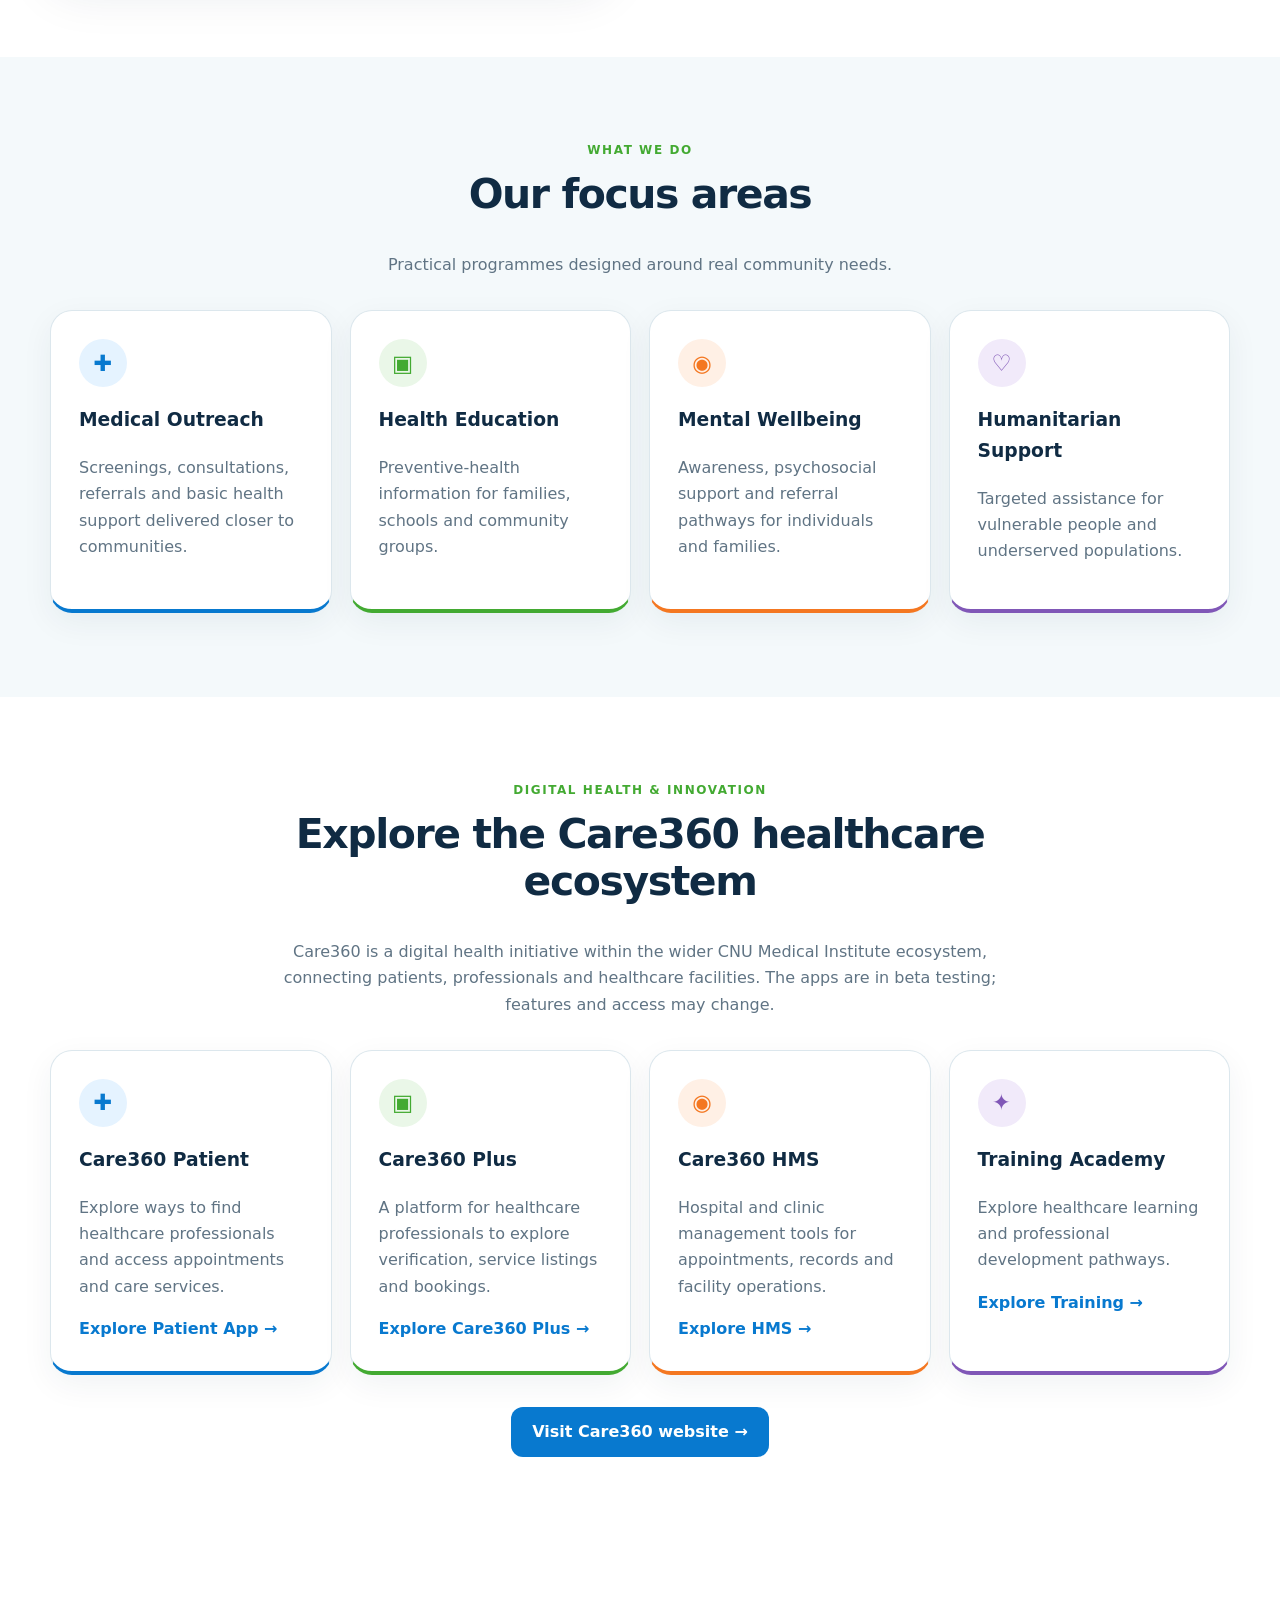
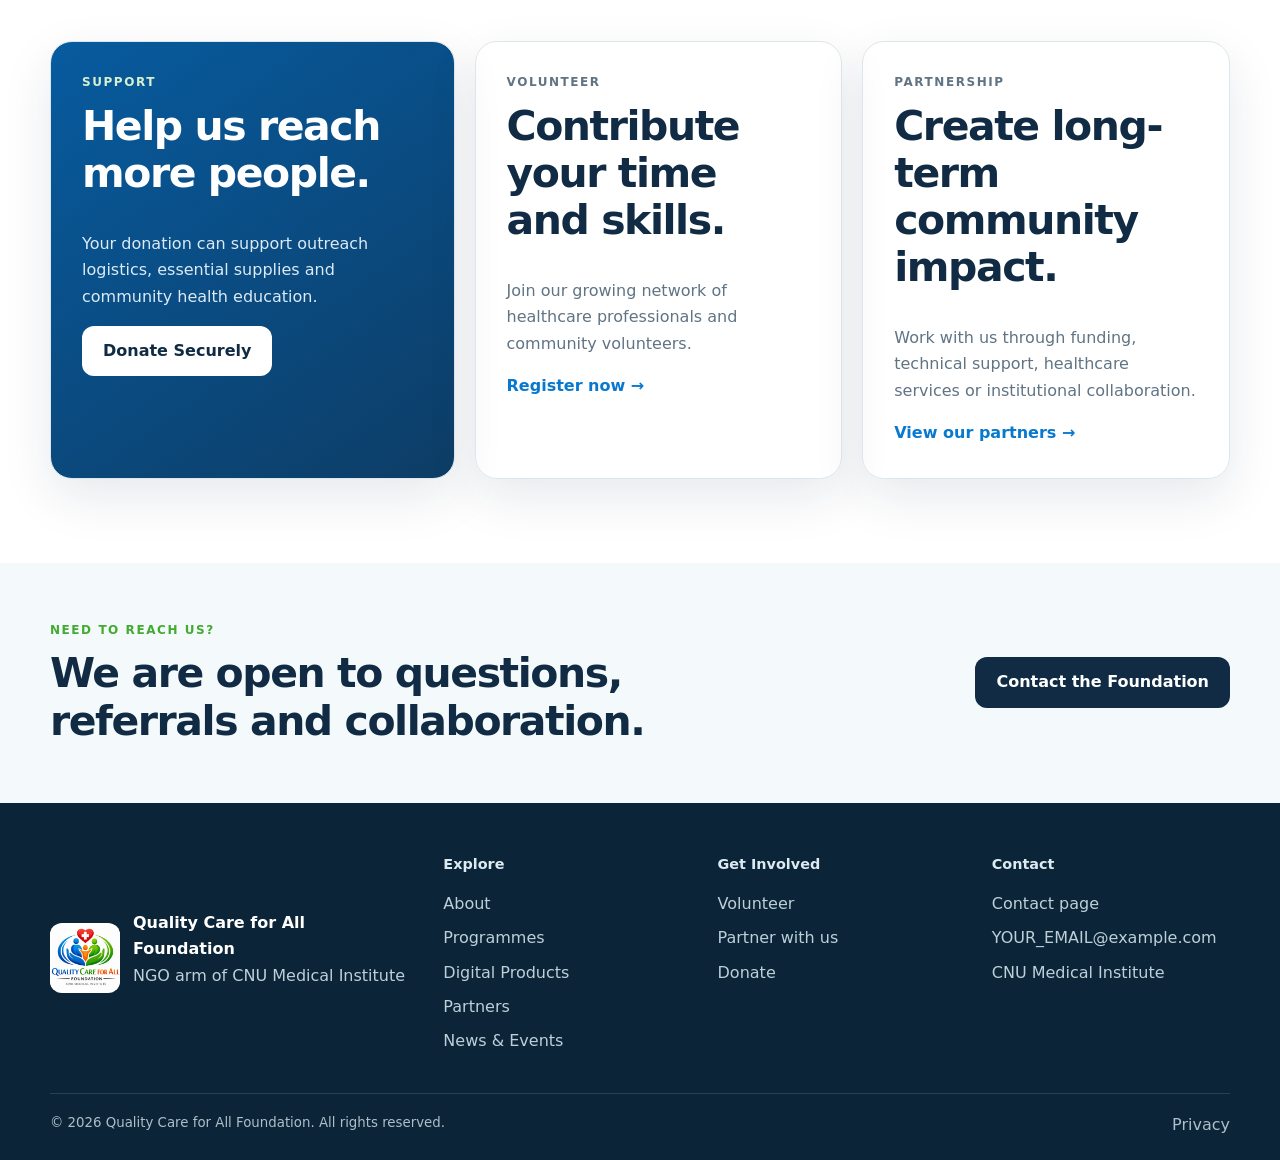
==== commit 94091ebd: "Feature Care360 digital health ecosystem on foundation homepage" ====
--- a/index.html
+++ b/index.html
@@ -28,6 +28,7 @@
       <a href="index.html">Home</a>
       <a href="index.html#about">About</a>
       <a href="index.html#programmes">Programmes</a>
+      <a href="index.html#digital-products">Digital Products</a>
       <a href="partner.html">Partners</a>
       <a href="news-events.html">News & Events</a>
       <a href="contact.html">Contact</a>
@@ -99,6 +100,43 @@
       <article class="focus-card orange"><span>◉</span><h3>Mental Wellbeing</h3><p>Awareness, psychosocial support and referral pathways for individuals and families.</p></article>
       <article class="focus-card purple"><span>♡</span><h3>Humanitarian Support</h3><p>Targeted assistance for vulnerable people and underserved populations.</p></article>
     </div>
+  </div>
+</section>
+
+<section id="digital-products" class="section" aria-labelledby="digital-products-heading">
+  <div class="container">
+    <header class="section-heading centered">
+      <p class="eyebrow">Digital Health &amp; Innovation</p>
+      <h2 id="digital-products-heading">Explore the Care360 healthcare ecosystem</h2>
+      <p>Care360 is a digital health initiative within the wider CNU Medical Institute ecosystem, connecting patients, professionals and healthcare facilities. The apps are in beta testing; features and access may change.</p>
+    </header>
+    <div class="card-grid four">
+      <article class="focus-card blue">
+        <span aria-hidden="true">✚</span>
+        <h3>Care360 Patient</h3>
+        <p>Explore ways to find healthcare professionals and access appointments and care services.</p>
+        <a class="text-link" href="https://care360apps.com/patient.html" target="_blank" rel="noopener noreferrer">Explore Patient App →</a>
+      </article>
+      <article class="focus-card green">
+        <span aria-hidden="true">▣</span>
+        <h3>Care360 Plus</h3>
+        <p>A platform for healthcare professionals to explore verification, service listings and bookings.</p>
+        <a class="text-link" href="https://care360apps.com/care360-plus.html" target="_blank" rel="noopener noreferrer">Explore Care360 Plus →</a>
+      </article>
+      <article class="focus-card orange">
+        <span aria-hidden="true">◉</span>
+        <h3>Care360 HMS</h3>
+        <p>Hospital and clinic management tools for appointments, records and facility operations.</p>
+        <a class="text-link" href="https://care360apps.com/hms.html" target="_blank" rel="noopener noreferrer">Explore HMS →</a>
+      </article>
+      <article class="focus-card purple">
+        <span aria-hidden="true">✦</span>
+        <h3>Training Academy</h3>
+        <p>Explore healthcare learning and professional development pathways.</p>
+        <a class="text-link" href="https://care360apps.com/training.html" target="_blank" rel="noopener noreferrer">Explore Training →</a>
+      </article>
+    </div>
+    <p style="text-align:center; margin-top:2rem"><a class="button button-blue" href="https://care360apps.com/" target="_blank" rel="noopener noreferrer">Visit Care360 website →</a></p>
   </div>
 </section>
 
@@ -143,6 +181,7 @@
       <h3>Explore</h3>
       <a href="index.html#about">About</a>
       <a href="index.html#programmes">Programmes</a>
+      <a href="index.html#digital-products">Digital Products</a>
       <a href="partner.html">Partners</a>
       <a href="news-events.html">News & Events</a>
     </div>
--- a/assets/css/style.css
+++ b/assets/css/style.css
@@ -1,316 +1,33 @@
-/* Lightweight, dependency-free website styles */
-:root {
-  --blue: #0879cf;
-  --green: #46ad36;
-  --orange: #f47a1f;
-  --ink: #16324a;
-  --muted: #5f7180;
-  --line: #dfe8ee;
-  --soft: #f4f9fb;
-  --white: #ffffff;
-  --radius: 18px;
-  --shadow: 0 12px 35px rgba(22, 50, 74, 0.09);
+
+:root{
+ --blue:#0879cf;--blue-dark:#075a9c;--green:#43aa32;--orange:#f47721;--ink:#102b43;
+ --muted:#607484;--line:#dce7ed;--soft:#f4f9fb;--white:#fff;--shadow:0 18px 50px rgba(16,43,67,.10);
+ --radius:22px
 }
-
-* { box-sizing: border-box; }
-html { scroll-behavior: smooth; }
-body {
-  margin: 0;
-  color: var(--ink);
-  background: var(--white);
-  font-family: Arial, Helvetica, sans-serif;
-  line-height: 1.65;
-}
-img { max-width: 100%; display: block; }
-a { color: inherit; }
-button, input, select, textarea { font: inherit; }
-
-.container {
-  width: min(1120px, calc(100% - 36px));
-  margin-inline: auto;
-}
-.narrow { max-width: 760px; }
-
-.site-header {
-  position: sticky;
-  top: 0;
-  z-index: 20;
-  background: rgba(255,255,255,.97);
-  border-bottom: 1px solid var(--line);
-}
-.nav-wrap {
-  min-height: 76px;
-  display: flex;
-  align-items: center;
-  justify-content: space-between;
-  gap: 24px;
-}
-.brand {
-  display: flex;
-  align-items: center;
-  gap: 12px;
-  text-decoration: none;
-  min-width: 0;
-}
-.brand img {
-  width: 58px;
-  height: 58px;
-  object-fit: cover;
-  border-radius: 12px;
-}
-.brand span { display: grid; line-height: 1.25; }
-.brand strong { font-size: .96rem; }
-.brand small { color: var(--muted); font-size: .74rem; margin-top: 4px; }
-
-.main-nav {
-  display: flex;
-  align-items: center;
-  gap: 22px;
-}
-.main-nav a, .back-link {
-  text-decoration: none;
-  font-weight: 700;
-  font-size: .9rem;
-}
-.main-nav a:hover, .back-link:hover, .text-link:hover { color: var(--blue); }
-
-.menu-button {
-  display: none;
-  border: 1px solid var(--line);
-  background: var(--white);
-  border-radius: 10px;
-  padding: 9px 12px;
-  font-weight: 700;
-}
-
-.hero {
-  padding: 74px 0;
-  background: linear-gradient(135deg, #f7fcff 0%, #f3fbf1 100%);
-}
-.hero-grid {
-  display: grid;
-  grid-template-columns: 1.15fr .85fr;
-  align-items: center;
-  gap: 54px;
-}
-.eyebrow {
-  color: var(--green);
-  font-weight: 800;
-  text-transform: uppercase;
-  letter-spacing: .12em;
-  font-size: .76rem;
-  margin: 0 0 10px;
-}
-h1, h2, h3, p { margin-top: 0; }
-h1 {
-  font-size: clamp(2.35rem, 5vw, 4.8rem);
-  line-height: 1.05;
-  letter-spacing: -.045em;
-  margin-bottom: 22px;
-}
-h2 {
-  font-size: clamp(1.65rem, 3vw, 2.65rem);
-  line-height: 1.15;
-  letter-spacing: -.025em;
-}
-.hero-text {
-  color: var(--muted);
-  max-width: 680px;
-  font-size: 1.08rem;
-}
-.hero-card {
-  background: var(--white);
-  padding: 20px;
-  border: 1px solid var(--line);
-  border-radius: 26px;
-  box-shadow: var(--shadow);
-}
-.hero-card img {
-  width: 100%;
-  aspect-ratio: 1 / .82;
-  object-fit: cover;
-  border-radius: 18px;
-}
-
-.button-row {
-  display: flex;
-  flex-wrap: wrap;
-  gap: 12px;
-  margin-top: 28px;
-}
-.button {
-  display: inline-flex;
-  justify-content: center;
-  align-items: center;
-  min-height: 48px;
-  padding: 12px 20px;
-  border: 0;
-  border-radius: 999px;
-  font-weight: 800;
-  text-decoration: none;
-  cursor: pointer;
-}
-.button-primary { background: var(--orange); color: var(--white); }
-.button-primary:hover { filter: brightness(.93); }
-.button-secondary { border: 1px solid var(--blue); color: var(--blue); background: var(--white); }
-.button-light { background: var(--white); color: var(--ink); }
-
-.section { padding: 78px 0; }
-.section-soft { background: var(--soft); }
-.section-heading { display: flex; justify-content: space-between; margin-bottom: 28px; }
-
-.card-grid, .action-grid, .social-grid {
-  display: grid;
-  grid-template-columns: repeat(3, 1fr);
-  gap: 20px;
-}
-.info-card, .action-card, .social-card {
-  border: 1px solid var(--line);
-  border-radius: var(--radius);
-  background: var(--white);
-  padding: 28px;
-}
-.info-card .icon {
-  display: inline-grid;
-  place-items: center;
-  width: 44px;
-  height: 44px;
-  border-radius: 50%;
-  background: var(--soft);
-  color: var(--blue);
-  font-size: 1.4rem;
-  margin-bottom: 18px;
-}
-.info-card p, .action-card p, .social-card p, .form-intro p, .page-hero p {
-  color: var(--muted);
-}
-.action-grid { grid-template-columns: repeat(2, 1fr); }
-.action-card { box-shadow: var(--shadow); }
-.text-link { color: var(--blue); font-weight: 800; text-decoration: none; }
-
-.cta {
-  padding: 55px 0;
-  background: var(--ink);
-  color: var(--white);
-}
-.cta-inner {
-  display: flex;
-  align-items: center;
-  justify-content: space-between;
-  gap: 30px;
-}
-.cta h2 { margin-bottom: 0; max-width: 720px; }
-
-.site-footer {
-  padding: 40px 0 22px;
-  background: #0d263a;
-  color: var(--white);
-}
-.footer-grid {
-  display: flex;
-  justify-content: space-between;
-  gap: 30px;
-}
-.footer-grid p { color: #bccbd6; }
-.footer-links { display: flex; flex-wrap: wrap; gap: 18px; }
-.footer-links a { text-decoration: none; }
-.footer-bottom {
-  border-top: 1px solid rgba(255,255,255,.13);
-  margin-top: 24px;
-  padding-top: 18px;
-  color: #bccbd6;
-}
-
-.form-page { padding: 64px 0 90px; background: var(--soft); min-height: calc(100vh - 76px); }
-.form-layout {
-  display: grid;
-  grid-template-columns: .75fr 1.25fr;
-  gap: 50px;
-  align-items: start;
-}
-.form-intro { position: sticky; top: 116px; }
-.application-form {
-  background: var(--white);
-  border: 1px solid var(--line);
-  border-radius: 22px;
-  padding: 30px;
-  box-shadow: var(--shadow);
-}
-.application-form label {
-  display: grid;
-  gap: 7px;
-  margin-bottom: 18px;
-  font-weight: 700;
-}
-.application-form input,
-.application-form select,
-.application-form textarea {
-  width: 100%;
-  border: 1px solid #cbd8e1;
-  border-radius: 10px;
-  padding: 12px 13px;
-  color: var(--ink);
-  background: var(--white);
-}
-.application-form input:focus,
-.application-form select:focus,
-.application-form textarea:focus {
-  outline: 3px solid rgba(8,121,207,.12);
-  border-color: var(--blue);
-}
-.two-column { display: grid; grid-template-columns: 1fr 1fr; gap: 16px; }
-.check-label { grid-template-columns: auto 1fr !important; align-items: start; font-weight: 400 !important; }
-.check-label input { width: auto; margin-top: 5px; }
-.form-note { color: var(--muted); font-size: .82rem; margin-top: 16px; }
-
-.page-hero { padding: 74px 0 45px; background: var(--soft); }
-.social-grid { padding-top: 15px; }
-.social-card {
-  text-decoration: none;
-  transition: transform .2s ease, box-shadow .2s ease;
-}
-.social-card:hover { transform: translateY(-4px); box-shadow: var(--shadow); }
-.social-name {
-  color: var(--orange);
-  font-weight: 800;
-  text-transform: uppercase;
-  letter-spacing: .08em;
-  font-size: .76rem;
-}
-
-@media (max-width: 840px) {
-  .menu-button { display: inline-block; }
-  .main-nav {
-    display: none;
-    position: absolute;
-    top: 76px;
-    left: 18px;
-    right: 18px;
-    background: var(--white);
-    border: 1px solid var(--line);
-    border-radius: 14px;
-    box-shadow: var(--shadow);
-    padding: 16px;
-    flex-direction: column;
-    align-items: stretch;
-  }
-  .main-nav.open { display: flex; }
-  .hero-grid, .form-layout { grid-template-columns: 1fr; }
-  .form-intro { position: static; }
-  .hero { padding: 55px 0; }
-  .card-grid, .social-grid { grid-template-columns: 1fr; }
-  .action-grid { grid-template-columns: 1fr; }
-  .cta-inner, .footer-grid { align-items: flex-start; flex-direction: column; }
-}
-
-@media (max-width: 560px) {
-  .brand strong { font-size: .8rem; }
-  .brand small { font-size: .66rem; }
-  .brand img { width: 50px; height: 50px; }
-  .nav-wrap { min-height: 68px; }
-  .main-nav { top: 68px; }
-  .two-column { grid-template-columns: 1fr; gap: 0; }
-  .application-form { padding: 22px; }
-  .button-row .button { width: 100%; }
-  .section { padding: 58px 0; }
-}
+*{box-sizing:border-box}html{scroll-behavior:smooth}body{margin:0;color:var(--ink);background:#fff;font-family:Inter,ui-sans-serif,system-ui,-apple-system,BlinkMacSystemFont,"Segoe UI",sans-serif;line-height:1.65}
+img{max-width:100%;display:block}a{color:inherit}button,input,select,textarea{font:inherit}.container{width:min(1180px,calc(100% - 36px));margin:auto}.narrow{max-width:800px}.centered{text-align:center;margin-inline:auto}.sr-only{position:absolute;width:1px;height:1px;padding:0;margin:-1px;overflow:hidden;clip:rect(0,0,0,0);white-space:nowrap;border:0}
+.skip-link{position:fixed;left:15px;top:-70px;z-index:100;background:var(--ink);color:white;padding:10px 14px;border-radius:8px}.skip-link:focus{top:15px}
+.site-header{position:sticky;top:0;z-index:30;background:rgba(255,255,255,.96);border-bottom:1px solid var(--line);backdrop-filter:blur(12px)}
+.nav{min-height:82px;display:flex;align-items:center;justify-content:space-between;gap:22px}.brand{display:flex;align-items:center;gap:12px;text-decoration:none}.brand img{width:60px;height:60px;object-fit:contain}.brand span{display:grid;line-height:1.2}.brand strong{font-size:.96rem}.brand small{font-size:.72rem;color:var(--muted);margin-top:4px}
+.site-menu{display:flex;align-items:center;gap:19px}.site-menu a,.back-link{text-decoration:none;font-weight:750;font-size:.87rem}.site-menu a:hover{color:var(--blue)}.nav-donate,.nav-volunteer{padding:9px 15px;border-radius:999px}.nav-donate{background:var(--orange);color:white!important}.nav-volunteer{border:1px solid var(--green);color:var(--green)!important}
+.menu-toggle{display:none;width:44px;height:40px;border:1px solid var(--line);background:white;border-radius:11px;align-items:center;justify-content:center;flex-direction:column;gap:4px}.menu-toggle span:not(.sr-only){width:19px;height:2px;background:var(--ink)}
+.hero{padding:54px 0 26px;background:radial-gradient(circle at 10% 10%,rgba(8,121,207,.12),transparent 30%),linear-gradient(135deg,#fbfdff,#f3faf2)}
+.hero-grid{display:grid;grid-template-columns:1fr 1fr;align-items:center;gap:42px}.hero h1{font-size:clamp(2.7rem,5.7vw,5.4rem);line-height:1.02;letter-spacing:-.055em;margin:17px 0 22px}.hero h1 em{font-style:normal;color:var(--green)}.lead{color:var(--muted);font-size:1.08rem}.lead-sm{color:var(--muted);font-size:1.03rem}
+.pill{display:inline-flex;padding:7px 12px;border:1px solid #d9e9f3;border-radius:999px;color:var(--blue);font-weight:750;font-size:.78rem;background:white}
+.button-row{display:flex;flex-wrap:wrap;gap:12px;margin-top:28px}.button{min-height:49px;display:inline-flex;align-items:center;justify-content:center;padding:12px 21px;border:0;border-radius:12px;cursor:pointer;text-decoration:none;font-weight:820}.button-primary{background:var(--orange);color:white}.button-blue{background:var(--blue);color:white}.button-outline{background:white;color:var(--green);border:1px solid var(--green)}.button-white{background:white;color:var(--ink)}.button-dark{background:var(--ink);color:white}.affiliation{display:flex;gap:10px;align-items:center;margin-top:28px;color:var(--muted);font-size:.88rem}.affiliation strong{color:var(--blue)}
+.hero-media{position:relative}.hero-media img{width:100%;height:500px;object-fit:cover;border-radius:30px;box-shadow:var(--shadow)}.floating-note{position:absolute;right:-12px;bottom:24px;max-width:290px;background:white;border-radius:15px;padding:15px 18px;box-shadow:var(--shadow);font-weight:700}.floating-note span{color:var(--red,#e53935);margin-right:8px}
+.stats-section{padding:0 0 28px;background:linear-gradient(135deg,#fbfdff,#f3faf2)}.stats-grid{display:grid;grid-template-columns:repeat(4,1fr);background:linear-gradient(135deg,#086fc4,#0a58a2);color:white;border-radius:20px;padding:25px;box-shadow:var(--shadow)}.stats-grid div{padding:8px 24px;border-right:1px solid rgba(255,255,255,.23)}.stats-grid div:last-child{border-right:0}.stats-grid strong{display:block;font-size:2rem}.stats-grid span{font-size:.87rem;color:#dbefff}
+.section{padding:84px 0}.section-soft{background:var(--soft)}.eyebrow{margin:0 0 10px;color:var(--green);font-size:.75rem;font-weight:850;letter-spacing:.13em;text-transform:uppercase}.eyebrow.light{color:#d6f0d0}h1,h2,h3,p{margin-top:0}h2{font-size:clamp(1.8rem,3.2vw,2.8rem);line-height:1.15;letter-spacing:-.035em}.section-heading{max-width:760px;margin-bottom:32px}.section-heading p:last-child{color:var(--muted)}
+.about-grid{display:grid;grid-template-columns:1fr 1fr;align-items:center;gap:62px}.image-card img{height:500px;width:100%;object-fit:cover;border-radius:26px;box-shadow:var(--shadow)}.check-list p{display:flex;gap:10px;align-items:center;margin:13px 0;color:var(--muted)}.check-list span{display:grid;place-items:center;width:24px;height:24px;border-radius:50%;background:#e7f7e4;color:var(--green);font-weight:900}
+.card-grid{display:grid;grid-template-columns:repeat(4,1fr);gap:18px}.focus-card{background:white;border:1px solid var(--line);border-radius:var(--radius);padding:28px;min-height:290px;box-shadow:0 10px 32px rgba(16,43,67,.06)}.focus-card>span{display:grid;place-items:center;width:48px;height:48px;border-radius:50%;font-size:1.4rem;margin-bottom:18px}.focus-card.blue{border-bottom:4px solid var(--blue)}.focus-card.blue>span{background:#e5f3ff;color:var(--blue)}.focus-card.green{border-bottom:4px solid var(--green)}.focus-card.green>span{background:#eaf7e8;color:var(--green)}.focus-card.orange{border-bottom:4px solid var(--orange)}.focus-card.orange>span{background:#fff0e5;color:var(--orange)}.focus-card.purple{border-bottom:4px solid #8057b7}.focus-card.purple>span{background:#f1eafa;color:#8057b7}.focus-card p{color:var(--muted)}
+.involvement-grid{display:grid;grid-template-columns:1.1fr 1fr 1fr;gap:20px}.involvement-card{border:1px solid var(--line);border-radius:var(--radius);padding:31px;min-height:310px;box-shadow:var(--shadow)}.donate-card{background:linear-gradient(145deg,#075b9f,#0d3d66);color:white}.involvement-card p{color:var(--muted)}.donate-card p{color:#dbeaf5}.text-link{color:var(--blue);font-weight:820;text-decoration:none}
+.contact-strip{padding:58px 0;background:var(--soft)}.contact-strip-inner{display:flex;align-items:center;justify-content:space-between;gap:30px}.contact-strip h2{max-width:760px;margin:0}
+.page-hero{padding:78px 0 55px;background:radial-gradient(circle at 50% 0,rgba(8,121,207,.12),transparent 40%),var(--soft)}.page-hero h1,.legal-page h1{font-size:clamp(2.4rem,5vw,4.7rem);line-height:1.03;letter-spacing:-.05em}
+.partner-grid{display:grid;grid-template-columns:repeat(3,1fr);gap:22px}.partner-card{display:block;text-decoration:none;background:white;border:1px solid var(--line);border-radius:var(--radius);overflow:hidden;box-shadow:var(--shadow);transition:transform .2s ease}.partner-card:hover{transform:translateY(-5px)}.partner-card img{width:100%;height:210px;object-fit:contain;background:#fff;padding:18px}.partner-card div{padding:24px}.partner-card p{color:var(--muted)}.partner-card span{color:var(--blue);font-weight:800}
+.form-layout,.contact-layout{display:grid;grid-template-columns:.78fr 1.22fr;gap:52px;align-items:start}.form-intro{position:sticky;top:116px}.note-card{padding:21px;border:1px solid var(--line);border-radius:16px;background:white}.note-card p{color:var(--muted);margin-bottom:0}.application-form{padding:31px;background:white;border:1px solid var(--line);border-radius:23px;box-shadow:var(--shadow)}.application-form label{display:grid;gap:7px;margin-bottom:19px;font-weight:750}.application-form input,.application-form select,.application-form textarea{width:100%;padding:12px 13px;color:var(--ink);background:white;border:1px solid #c8d7e0;border-radius:10px}.application-form input:focus,.application-form select:focus,.application-form textarea:focus{outline:3px solid rgba(8,121,207,.13);border-color:var(--blue)}.two-column{display:grid;grid-template-columns:1fr 1fr;gap:16px}.check-label{grid-template-columns:auto 1fr!important;align-items:start;font-weight:450!important}.check-label input{width:auto;margin-top:5px}.form-status{display:none;margin-bottom:18px;padding:12px;border-radius:10px;background:#fff3e9;color:#8a430f}.form-status.show{display:block}
+.contact-details{display:grid;gap:15px}.contact-card{display:flex;gap:17px;padding:21px;border:1px solid var(--line);border-radius:16px;background:white}.contact-card>span{display:grid;place-items:center;flex:0 0 44px;height:44px;border-radius:50%;background:var(--soft);color:var(--blue);font-weight:900}.contact-card h3{margin-bottom:3px}.contact-card p,.contact-card a{color:var(--muted);text-decoration:none}.social-links{display:flex;flex-wrap:wrap;gap:10px}.social-links a{padding:9px 13px;background:var(--soft);border-radius:999px;text-decoration:none;font-weight:750;color:var(--blue)}
+.social-grid{display:grid;grid-template-columns:repeat(3,1fr);gap:20px}.social-card{min-height:330px;padding:29px;text-decoration:none;border:1px solid var(--line);border-radius:var(--radius);background:white;transition:transform .2s ease,box-shadow .2s ease}.social-card:hover{transform:translateY(-4px);box-shadow:var(--shadow)}.social-card.instagram{border-top:5px solid #c13584}.social-card.facebook{border-top:5px solid #1877f2}.social-card.twitter{border-top:5px solid #101820}.social-card>span{font-weight:850;letter-spacing:.09em;text-transform:uppercase;font-size:.76rem;color:var(--orange)}.social-card p{color:var(--muted)}
+.legal-page{padding:74px 0 90px}.prose{color:var(--muted)}.prose h2{color:var(--ink);font-size:1.45rem;margin-top:34px}
+.site-footer{padding:50px 0 22px;color:white;background:#0b2437}.footer-grid{display:grid;grid-template-columns:1.5fr 1fr 1fr 1fr;gap:36px}.footer-brand{display:flex;align-items:center;gap:13px}.footer-brand img{width:70px;height:70px;object-fit:contain;background:white;border-radius:12px}.footer-grid h3{font-size:.9rem;color:#dceaf2}.footer-grid a{display:block;width:fit-content;margin:8px 0;text-decoration:none;color:#bdd0da}.footer-brand p{color:#bdd0da}.footer-bottom{margin-top:30px;padding-top:18px;border-top:1px solid rgba(255,255,255,.13);display:flex;justify-content:space-between;gap:20px;color:#aebfca}.footer-bottom a{color:#aebfca;text-decoration:none}
+@media(max-width:960px){.menu-toggle{display:flex}.site-menu{display:none;position:absolute;top:82px;left:18px;right:18px;flex-direction:column;align-items:stretch;padding:17px;background:white;border:1px solid var(--line);border-radius:15px;box-shadow:var(--shadow)}.site-menu.open{display:flex}.hero-grid,.about-grid,.form-layout,.contact-layout{grid-template-columns:1fr}.form-intro{position:static}.stats-grid{grid-template-columns:repeat(2,1fr)}.stats-grid div:nth-child(2){border-right:0}.card-grid,.partner-grid,.social-grid{grid-template-columns:repeat(2,1fr)}.involvement-grid{grid-template-columns:1fr}.footer-grid{grid-template-columns:1fr 1fr}}
+@media(max-width:620px){.nav{min-height:72px}.brand img{width:50px;height:50px}.brand strong{font-size:.76rem}.brand small{font-size:.63rem}.site-menu{top:72px}.hero{padding-top:42px}.hero-media img,.image-card img{height:360px}.floating-note{right:8px;left:8px;bottom:10px}.button-row .button{width:100%}.stats-grid{grid-template-columns:1fr}.stats-grid div{border-right:0;border-bottom:1px solid rgba(255,255,255,.2)}.stats-grid div:last-child{border-bottom:0}.card-grid,.partner-grid,.social-grid{grid-template-columns:1fr}.two-column{grid-template-columns:1fr;gap:0}.application-form{padding:22px}.contact-strip-inner,.footer-bottom{align-items:flex-start;flex-direction:column}.footer-grid{grid-template-columns:1fr}}
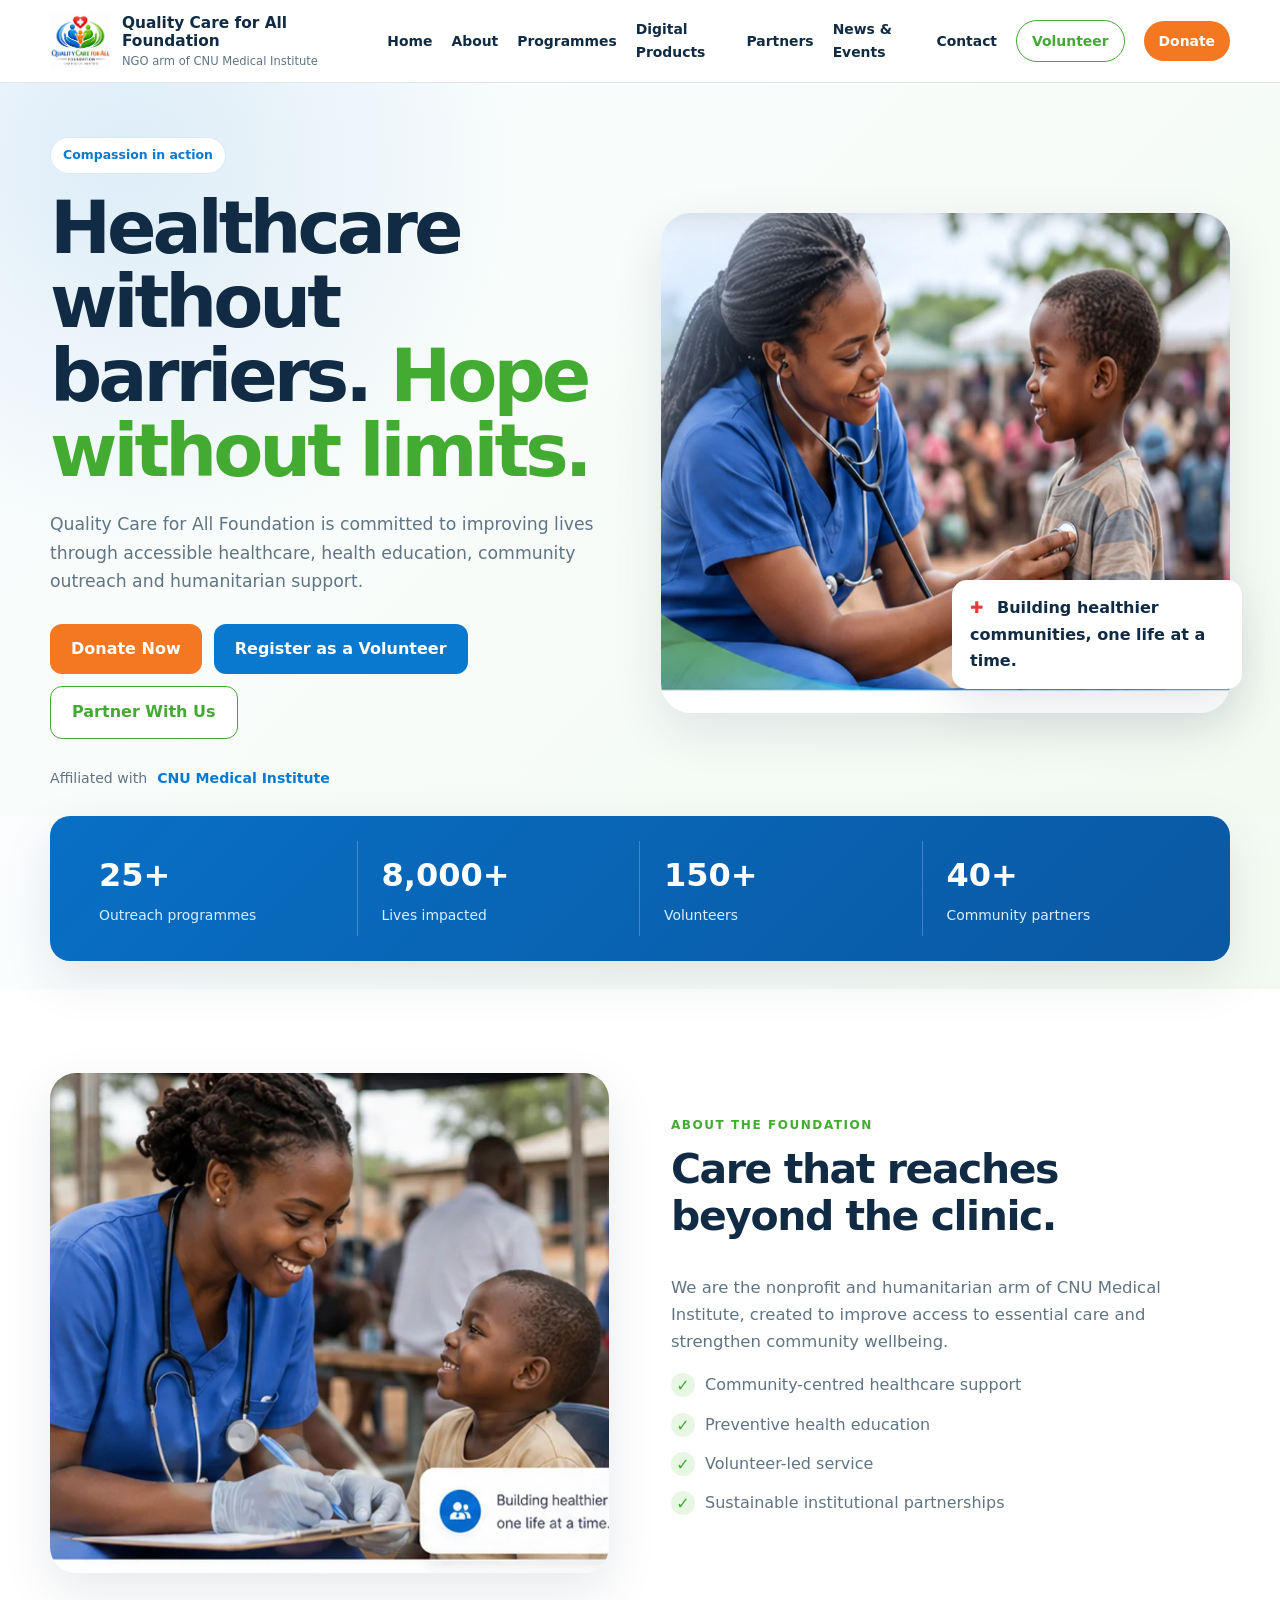
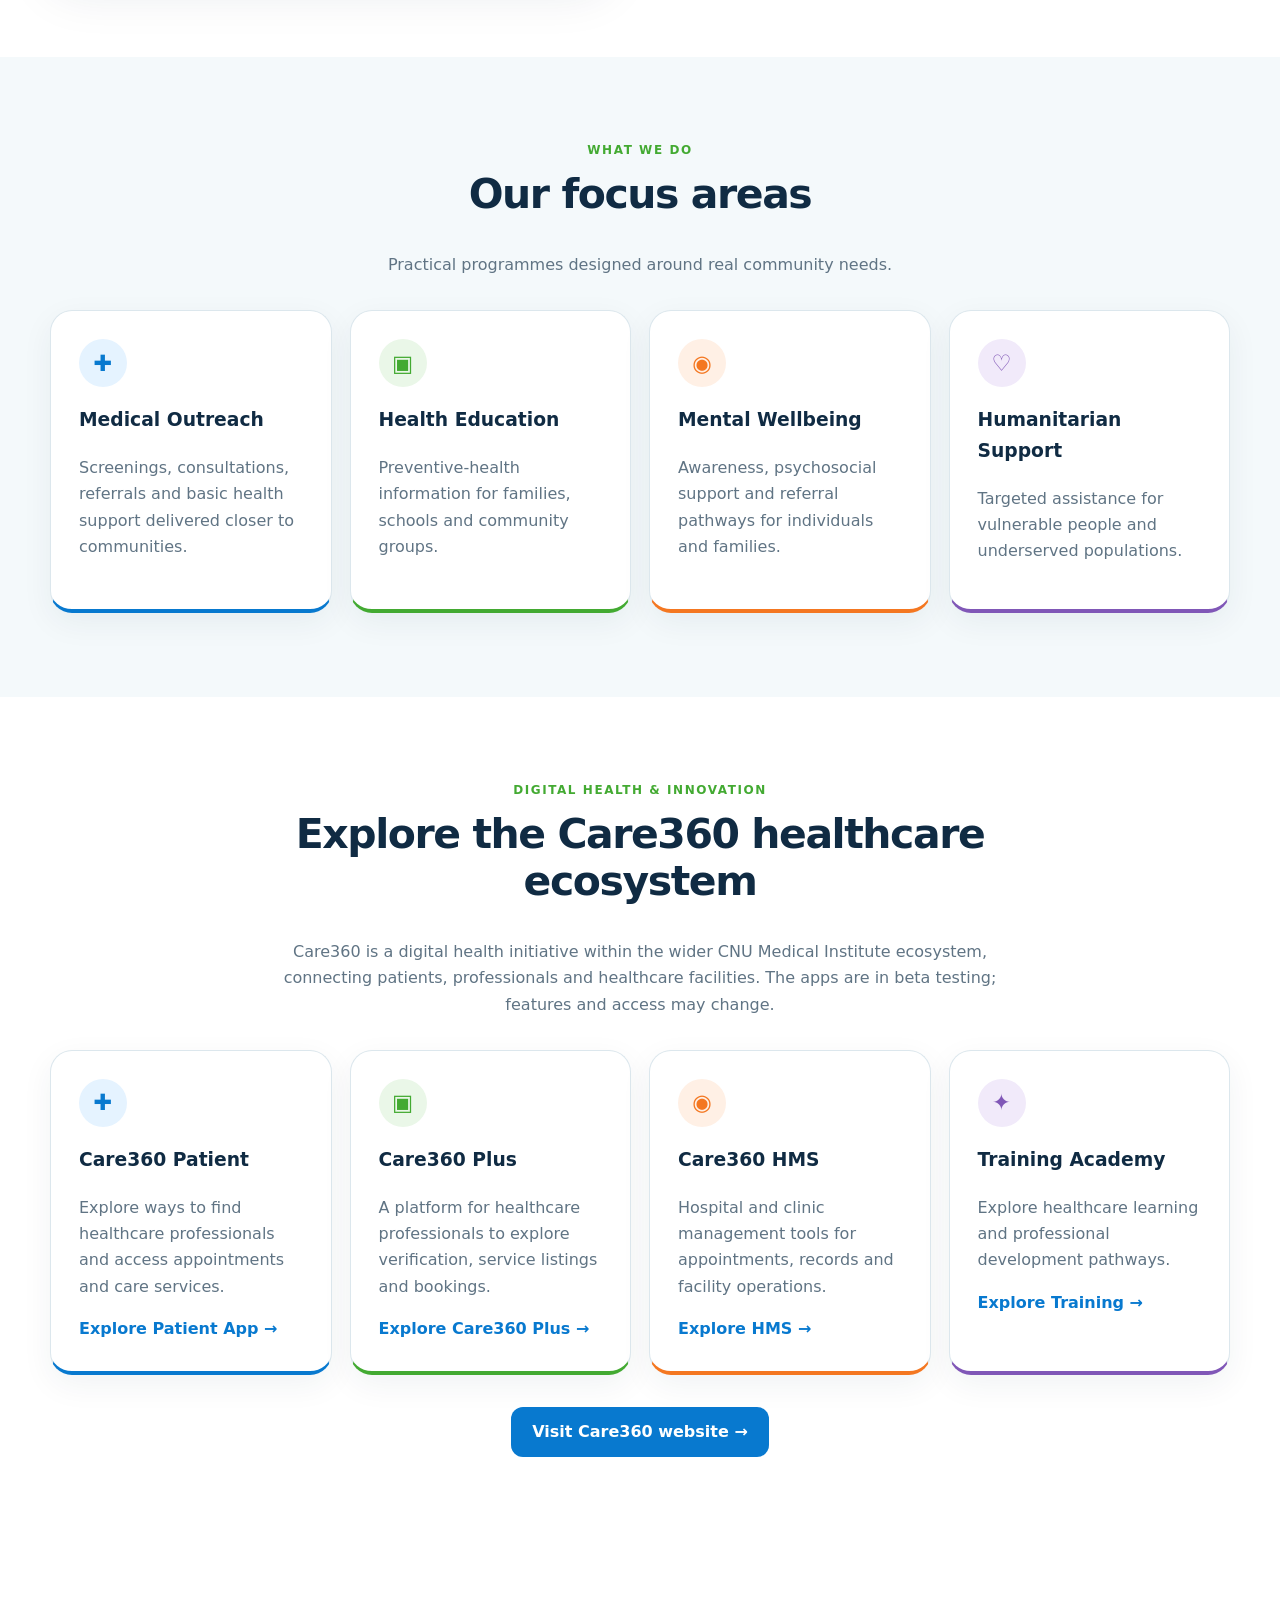
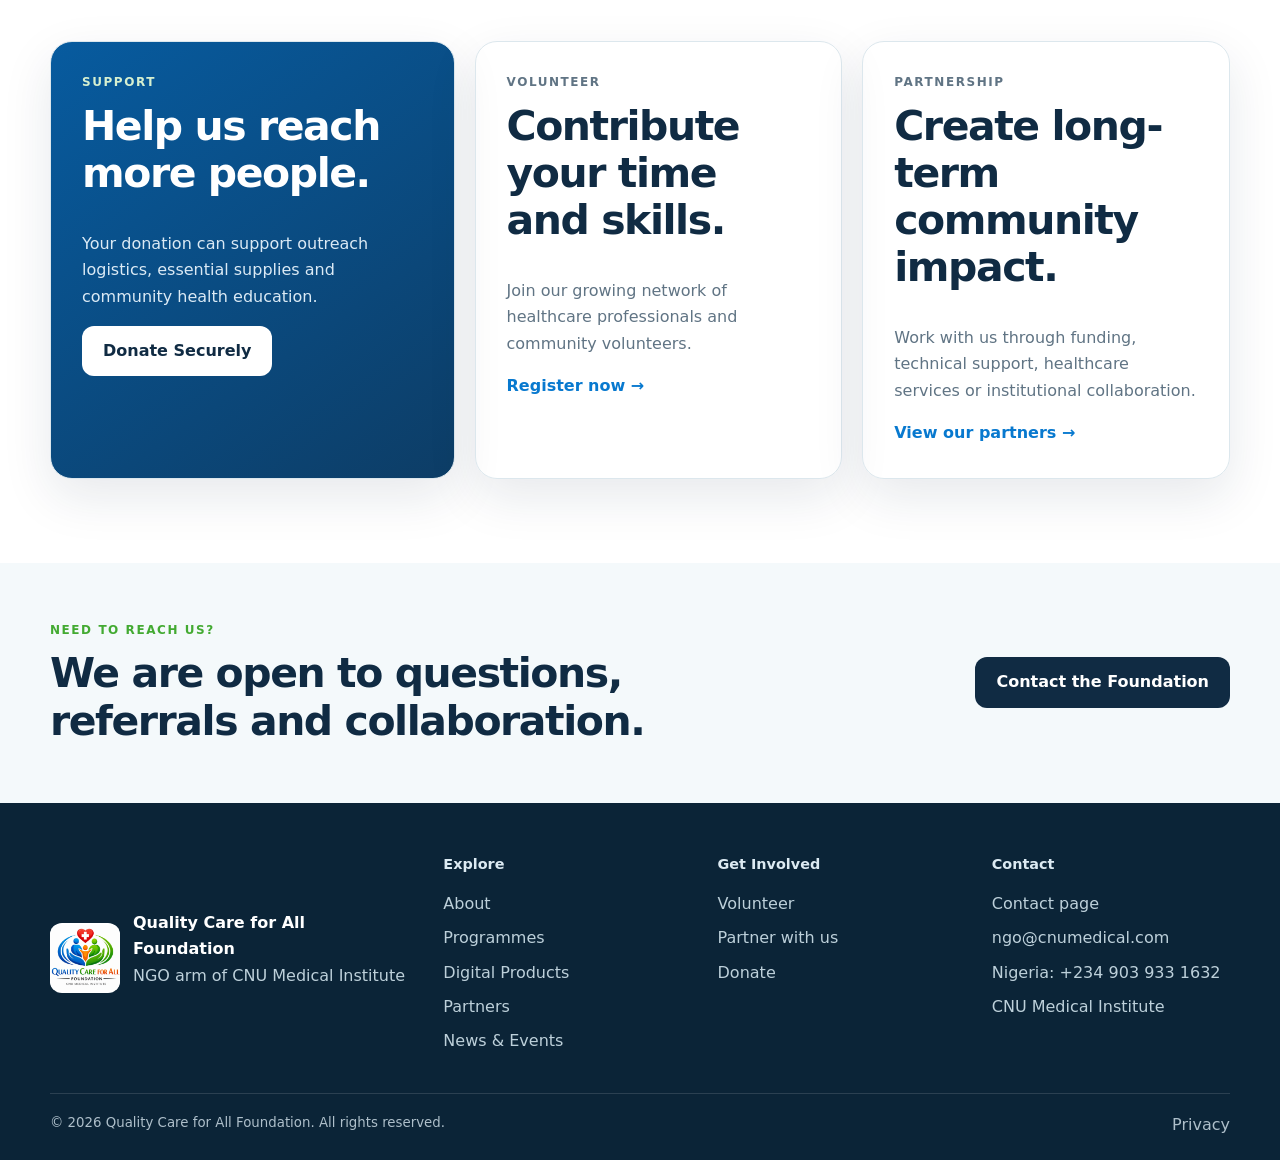
==== commit f88eb2a9: "Correct NGO email and add Nigerian contact line and valid WhatsApp links" ====
--- a/index.html
+++ b/index.html
@@ -121,7 +121,7 @@
         <span aria-hidden="true">▣</span>
         <h3>Care360 Plus</h3>
         <p>A platform for healthcare professionals to explore verification, service listings and bookings.</p>
-        <a class="text-link" href="https://care360apps.com/care360-plus.html" target="_blank" rel="noopener noreferrer">Explore Care360 Plus →</a>
+        <a class="text-link" href="https://care360apps.com/plus.html" target="_blank" rel="noopener noreferrer">Explore Care360 Plus →</a>
       </article>
       <article class="focus-card orange">
         <span aria-hidden="true">◉</span>
@@ -194,7 +194,8 @@
     <div>
       <h3>Contact</h3>
       <a href="contact.html">Contact page</a>
-      <a href="mailto:YOUR_EMAIL@example.com">YOUR_EMAIL@example.com</a>
+      <a href="mailto:ngo@cnumedical.com">ngo@cnumedical.com</a>
+      <a href="tel:+2349039331632">Nigeria: +234 903 933 1632</a>
       <a href="https://www.cnumedical.com/" target="_blank" rel="noopener">CNU Medical Institute</a>
     </div>
   </div>
